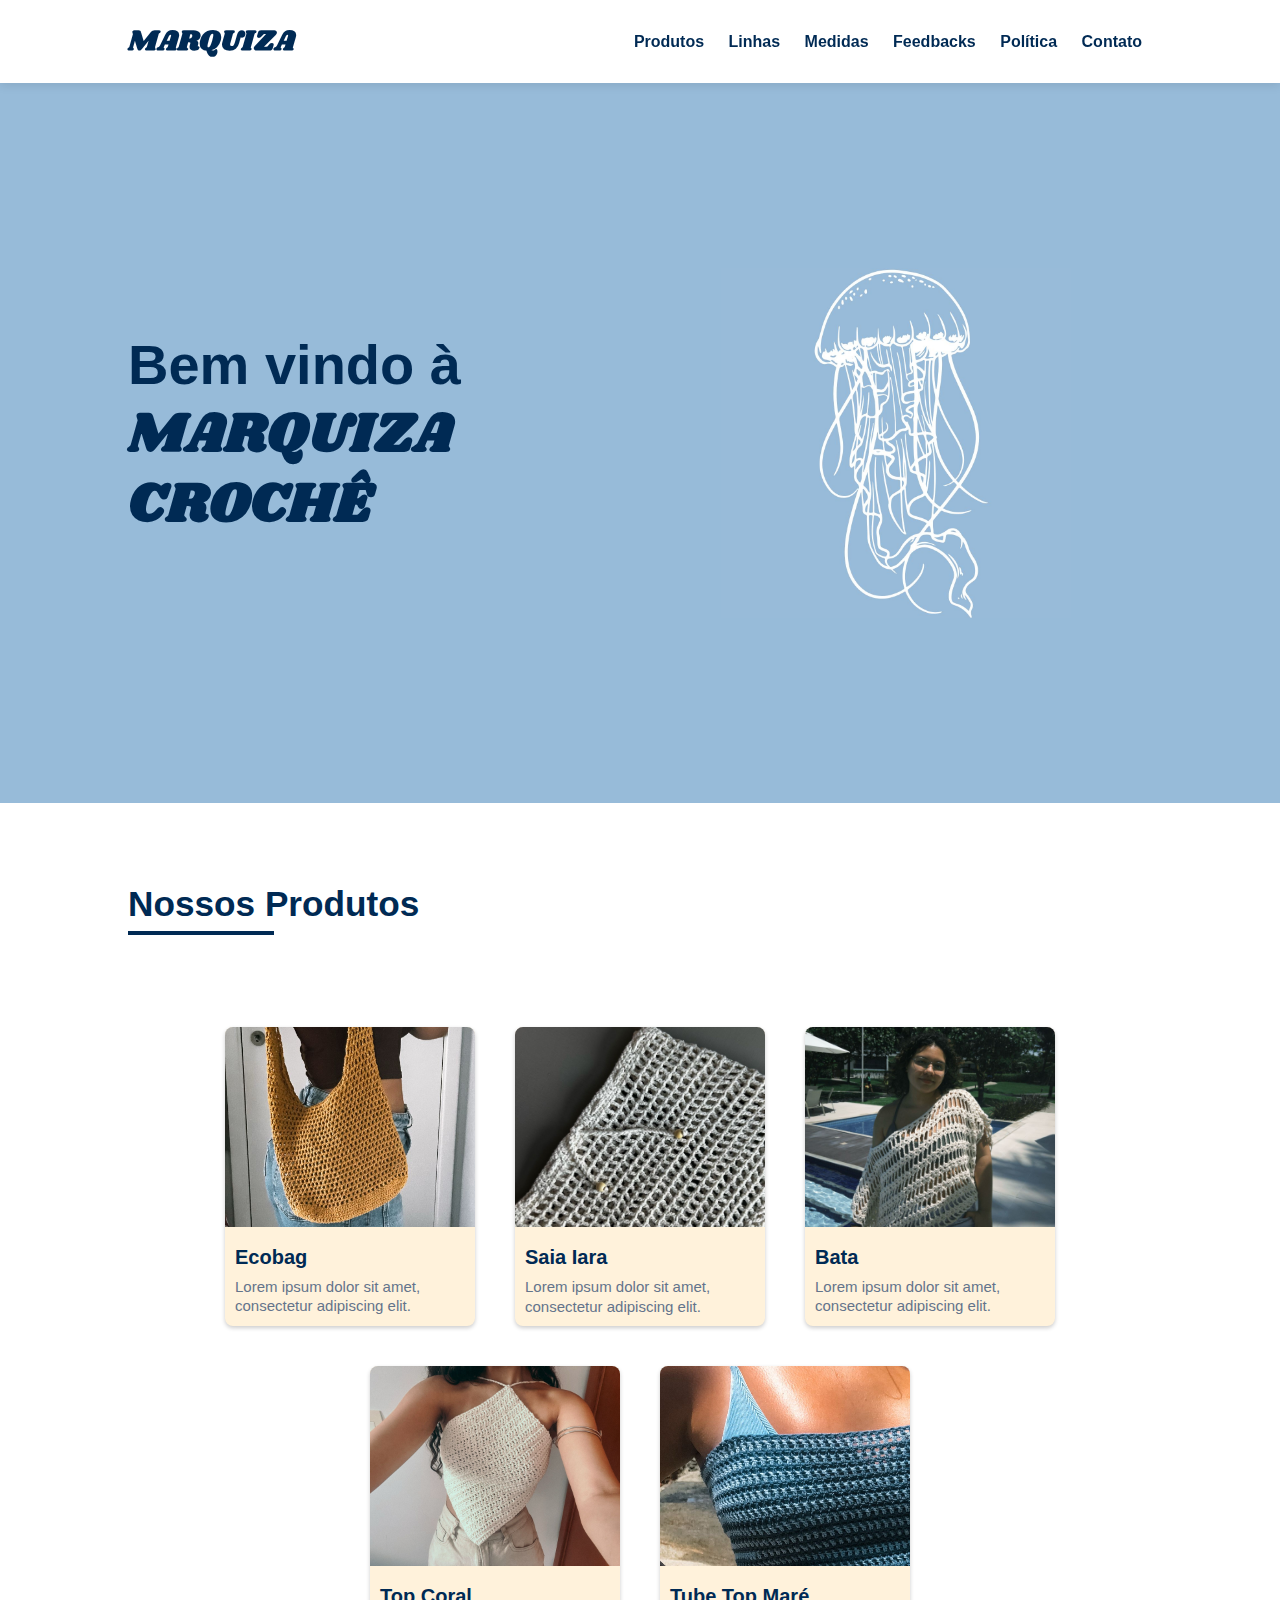
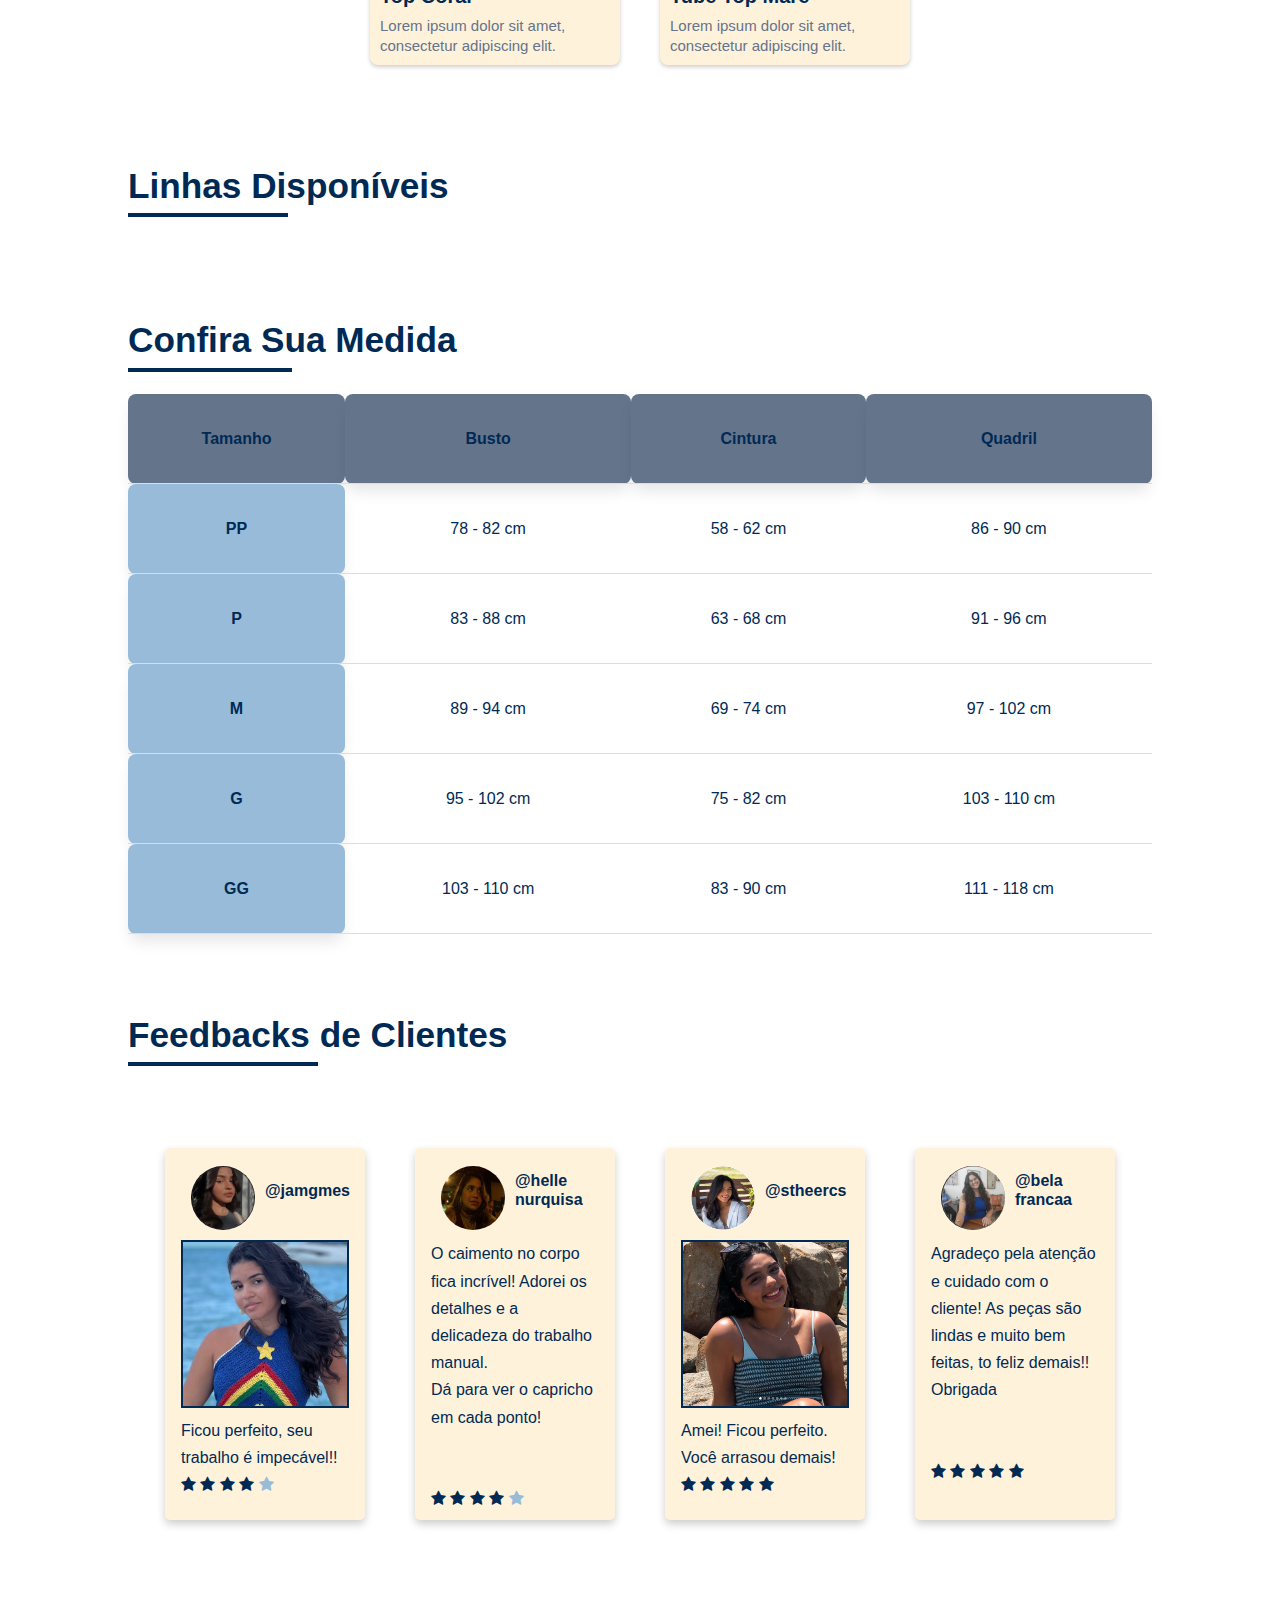
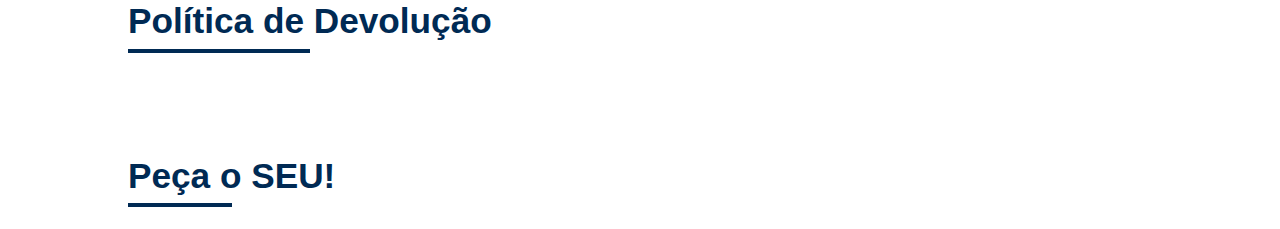
==== index.html @ 29346074 "Add files via upload" ====
<!DOCTYPE html>
<html lang="en">

<head>
    <meta charset="UTF-8">
    <meta name="viewport" content="width=device-width, initial-scale=1.0">
    <title>Marquiza Crochê</title>
    <link rel="stylesheet" href="style.css">
    <link rel="stylesheet" href="https://fonts.googleapis.com/css?family=Shrikhand">
    <link rel="stylesheet" href="https://cdnjs.cloudflare.com/ajax/libs/font-awesome/4.7.0/css/font-awesome.min.css">
    <link rel="javascript" href="script.js">
</head>

<body>
    <header>
        <div class="logo">
            <h3>MARQUIZA</h3>
        </div>
        <div id="navbar" class="topnav">
                <a href="#produtos" data-translate="nav-produtos">Produtos</a>
                <a href="#linhas" data-translate="nav-linhas">Linhas</a>
                <a href="#medidas" data-translate="nav-medidas">Medidas</a>
                <a href="#feedbacks" data-translate="nav-feedbacks">Feedbacks</a>
                <a href="#politica" data-translate="nav-politica">Política</a>
                <a href="#contato" data-translate="nav-contato">Contato</a>
                <a href="javascript:void(0);" class="icon" onclick="myFunction()">
                    <i class="fa fa-bars"></i>
                </a>
        </div>
    </header>
    <main>
        <section id="bem-vindo" class="bem-vindo">
            <div class="conteudo">
                <h1 data-translate="conteudo-title-1">Bem vindo à <span class="highlight">MARQUIZA CROCHÊ</span></h1>
            </div>
            <div class="conteudo-image">
                <img src="img/aguaviva.jpg" alt="Agua-viva" id="aguaviva-img">
            </div>
        </section>
        <section id="produtos" class="produtos">
            <h2 data-translate="produtos-title">Nossos Produtos</h2>
            <div class="card-container">
                <div class="card">
                    <img src="img/ecobag.jpeg" alt="">
                    <div class="card-content">
                        <h3> Ecobag</h3>
                        <p>Lorem ipsum dolor sit amet, consectetur adipiscing elit.</p>
                    </div>
                </div>
                <div class="card">
                    <img src="img/saiaIara.jpeg" alt="">
                    <div class="card-content">
                        <h3> Saia Iara</h3>
                        <p>Lorem ipsum dolor sit amet, consectetur adipiscing elit.</p>
                    </div>
                </div>
                <div class="card">
                    <img src="img/sobretudo.jpeg" alt="">
                    <div class="card-content">
                        <h3> Bata</h3>
                        <p>Lorem ipsum dolor sit amet, consectetur adipiscing elit.</p>
                    </div>
                </div>
                <div class="card">
                    <img src="img/topcoral.jpeg" alt="">
                    <div class="card-content">
                        <h3>Top Coral</h3>
                        <p>Lorem ipsum dolor sit amet, consectetur adipiscing elit.</p>
                    </div>
                </div>
                <div class="card">
                    <img src="img/tubetopmare.jpeg" alt="">
                    <div class="card-content">
                        <h3>Tube Top Maré</h3>
                        <p>Lorem ipsum dolor sit amet, consectetur adipiscing elit.</p>
                    </div>
                </div>
            </div>
        </section>
        <section id="linhas" class="linhas">
            <h2 data-translate="linhas-title">Linhas Disponíveis</h2>
        </section>
        <section id="medidas" class="medidas">
            <h2 data-translate="medidas-title">Confira Sua Medida</h2>
            <table>
                <tr>
                    <th>Tamanho</th>
                    <th>Busto</th>
                    <th>Cintura</th>
                    <th>Quadril</th>
                </tr>
                <tr>
                    <td class="tamanhos"><strong>PP</strong></td>
                    <td>78 - 82 cm</td>
                    <td>58 - 62 cm</td>
                    <td>86 - 90 cm</td>
                </tr>
                <tr>
                    <td class="tamanhos"><strong>P</strong></td>
                    <td>83 - 88 cm</td>
                    <td>63 - 68 cm</td>
                    <td>91 - 96 cm</td>
                </tr>
                <tr>
                    <td class="tamanhos"><strong>M</strong></td>
                    <td>89 - 94 cm</td>
                    <td>69 - 74 cm</td>
                    <td>97 - 102 cm</td>
                </tr>
                <tr>
                    <td class="tamanhos"><strong>G</strong></td>
                    <td>95 - 102 cm</td>
                    <td>75 - 82 cm</td>
                    <td>103 - 110 cm</td>
                </tr>
                <tr>
                    <td class="tamanhos"><strong>GG</strong></td>
                    <td>103 - 110 cm</td>
                    <td>83 - 90 cm</td>
                    <td>111 - 118 cm</td>
                </tr>
            </table>
        </section>
        <section id="feedbacks" class="feedbacks">
            <h2 data-translate="feedbacks">Feedbacks de Clientes</h2>
            <div class="card-container2">
                <div class="card2">
                    <div class="row">
                        <img class="perfil" src="img/perfiljamile.jpeg" alt="">
                        <h4><b>@jamgmes</b></h4>
                    </div>
                    <img class="post" src="img/jamile.jpeg" alt="">
                    <p>Ficou perfeito, seu trabalho é impecável!! </p>
                    <span class="fa fa-star"></span>
                    <span class="fa fa-star"></span>
                    <span class="fa fa-star"></span>
                    <span class="fa fa-star"></span>
                    <span class="fa fa-star checked"></span>
                </div>
                <div class="card2">
                    <div class="row">
                        <img class="perfil" src="img/perfilmaria.jpeg" alt="">
                        <h4><b>@helle <br>nurquisa</b></h4>
                    </div>
                    <p>O caimento no corpo fica incrível! Adorei os detalhes e a delicadeza do trabalho manual.
                        <br>Dá para ver o capricho em cada ponto!
                    </p>
                    <br> <br>
                    <span class="fa fa-star "></span>
                    <span class="fa fa-star "></span>
                    <span class="fa fa-star "></span>
                    <span class="fa fa-star"></span>
                    <span class="fa fa-star checked"></span>
                </div>
                <div class="card2">
                    <div class="row">
                        <img class="perfil" src="img/perfilesther.png" alt="">
                        <h4><b>@stheercs</b></h4>
                    </div>
                    <img class="post" src="img/esther.png" alt="">
                    <p>Amei! Ficou perfeito. Você arrasou demais!</p>
                    <span class="fa fa-star"></span>
                    <span class="fa fa-star"></span>
                    <span class="fa fa-star"></span>
                    <span class="fa fa-star"></span>
                    <span class="fa fa-star"></span>
                </div>
                <div class="card2">
                    <div class="row">
                        <img class="perfil" src="img/perfilisabela.jpeg" alt="">
                        <h4><b>@bela <br>francaa</b></h4>
                    </div>
                    <p>Agradeço pela atenção e cuidado com o cliente! As peças são lindas e muito bem feitas, to feliz
                        demais!! Obrigada</p>
                    <br><br>
                    <span class="fa fa-star"></span>
                    <span class="fa fa-star"></span>
                    <span class="fa fa-star"></span>
                    <span class="fa fa-star"></span>
                    <span class="fa fa-star"></span>
                </div>
            </div>
        </section>
        <section id="politica" class="politica">
            <h2 data-translate="politica">Política de Devolução</h2>
        </section>
        <section id="contato" class="contato">
            <h2 data-translate="contato">Peça o SEU!</h2>
        </section>
    </main>
</body>

</html>
---- style.css ----
* {
    margin: 0;
    padding: 0;
    box-sizing: border-box;
    scroll-behavior: smooth;
}

:root {
    --primary-color: #002a54;
    --secondary-color: #97bbd9;
    --accent-color: #FFAB5B;
    --light-color: #FFF2DB;
    --gray-color: #64748b;
    --border-radius: 8px;
    --box-shadow: 0 10px 15px -3px rgba(0, 0, 0, 0.1);
    --transition: all 0.3s ease;
}

body {
    font-family: 'Inter', 'Segoe UI', sans-serif;
    line-height: 1.7;
    color: var(--primary-color);
    background-color: white;
    max-width: 100%;
    overflow-x: hidden;
}

header {
    display: flex;
    justify-content: space-between;
    align-items: center;
    padding: 1.5rem 10%;
    background-color: rgba(255, 255, 255, 0.9);
    box-shadow: 0 2px 10px rgba(0, 0, 0, 0.1);
    position: sticky;
    top: 0;
    z-index: 100;
}

h1,
h2,
h3,
h4 {
    line-height: 1.2;
    margin-bottom: 1rem;
}

h1 {
    font-size: 3.5rem;
}

h2 {
    font-size: 2.2rem;
    color: var(--primary-color);
    position: relative;
    display: inline-block;
    margin-bottom: 2rem;
}

h2::after {
    content: '';
    position: absolute;
    width: 50%;
    height: 4px;
    bottom: -10px;
    left: 0;
    background-color: var(--primary-color);
}

section {
    padding: 5rem 10% 0 10%;
}

.highlight {
    color: var(--primary-color);
    font-family: "Shrikhand", serif;
}

a {
    text-decoration: none;
    color: var(--primary-color);
}

/*NAVBAR*/
.topnav {
    display: block;
    unicode-bidi: isolate;
}

.logo h3 {
    font-size: 1.8rem;
    margin: 0;
    color: var(--primary-color);
    font-family: "Shrikhand", serif;
}

.topnav {
    display: block;
    list-style: none;
    float: left;
}

.topnav a{
    text-align: center;
    text-decoration: none;
    font-weight: 600;
    position: relative;
    padding: 0px 10px 0px;
}

.topnav a::after {
    content: '';
    position: absolute;
    width: 0;
    height: 2px;
    bottom: -5px;
    left: 0;
    background-color: var(--primary-color);
    transition: var(--transition);
}

.topnav a:hover::after {
    width: 100%;
}
.icon{
    display: none;
    overflow: hidden;
}
/*Bem-vindo section*/
.bem-vindo {
    display: flex;
    justify-content: space-between;
    align-items: center;
    min-height: 80vh;
    padding: 0 10%;
    background-color: var(--secondary-color);
}

.conteudo {
    flex: 1;
    max-width: 600px;
}

.conteudo h1 {
    margin-bottom: 1rem;
}

.conteudo h2 {
    font-size: 1.8rem;
    margin-bottom: 1.5rem;
}

.conteudo h2::after {
    display: none;
}

.conteudo-image {
    flex: 1;
    display: flex;
    justify-content: center;
    align-items: center;
}

.conteudo-image img {
    width: 350px;
    height: 350px;
}

/*Card Produtos*/
.card-container {
    display: flex;
    justify-content: center;
    flex-wrap: wrap;
    margin-top: 50px;
}

.card {
    width: 250px;
    background-color: var(--light-color);
    border-radius: 8px;
    overflow: hidden;
    box-shadow: 0px 2px 4px rgba(0, 0, 0, 0.2);
    transition: 0.3s;
    margin: 20px;
}

.card:hover {
    box-shadow: 0 8px 16px 0 rgba(0, 0, 0, 0.2);
}

.card img {
    width: 100%;
    height: auto;
}

.card-content {
    padding: 10px;
}

.card-content h3 {
    font-size: 20px;
    margin-bottom: 8px;
}

.card-content p {
    color: var(--gray-color);
    font-size: 15px;
    line-height: 1.3;
}

/*Table Medidas*/
table {
    padding: 20px;
    width: 100%;
    border-collapse: collapse;
}

tr {
    height: 90px;
    text-align: center;
}

tr:hover {
    background-color: var(--light-color);
    box-shadow: var(--box-shadow);
}

th {
    background-color: var(--gray-color);
    border-radius: var(--border-radius);
    box-shadow: var(--box-shadow);
}

th,
td {
    border-bottom: 1px solid #ddd;
}

.tamanhos {
    background-color: var(--secondary-color);
    border-radius: var(--border-radius);
    box-shadow: var(--box-shadow);
}

/*Card Feedbacks*/
.card-container2 {
    display: flex;
    justify-content: center;
    flex-wrap: wrap;
    margin-top: 60px;
    gap: 50px;
}

.card2 {
    box-shadow: 0 4px 8px 0 rgba(0, 0, 0, 0.2);
    transition: 0.3s;
    border-radius: 5px;
    width: 200px;
    background-color: var(--light-color);
    padding: 8px 16px;
}

.card2:hover {
    box-shadow: 0 8px 16px 0 rgba(0, 0, 0, 0.2);
}

.perfil {
    width: 50%;
    border-radius: 50%;
    padding: 10px;
}

.row {
    display: flex;
    flex-direction: row;
    align-items: center;
}

.post {
    width: 100%;
    height: auto;
    border: 2px solid var(--primary-color);
}

.checked {
    color: var(--secondary-color);
}

@media (max-width: 950px) {
    .topnav a {display: none;}
    .topnav a.icon {
    float: right;
    display: block;
  }
  .topnav.responsive {position: relative;}
  .topnav.responsive a.icon {
    position: absolute;
    right: 0;
    top: 0;
  }
  .topnav.responsive a {
    float: none;
    display: block;
    text-align: left;
  }
}
@media(max-width: 768px){
    h1 {
        font-size: 2.5rem;
    }

    h2 {
        font-size: 1.8rem;
    }

    .bem-vindo {
        flex-direction: column;
        text-align: center;
        gap: 2rem;
        padding-top: 2rem;
    }

    .conteudo {
        order: 2;
    }

    .conteudo-image {
        order: 1;
    }
}
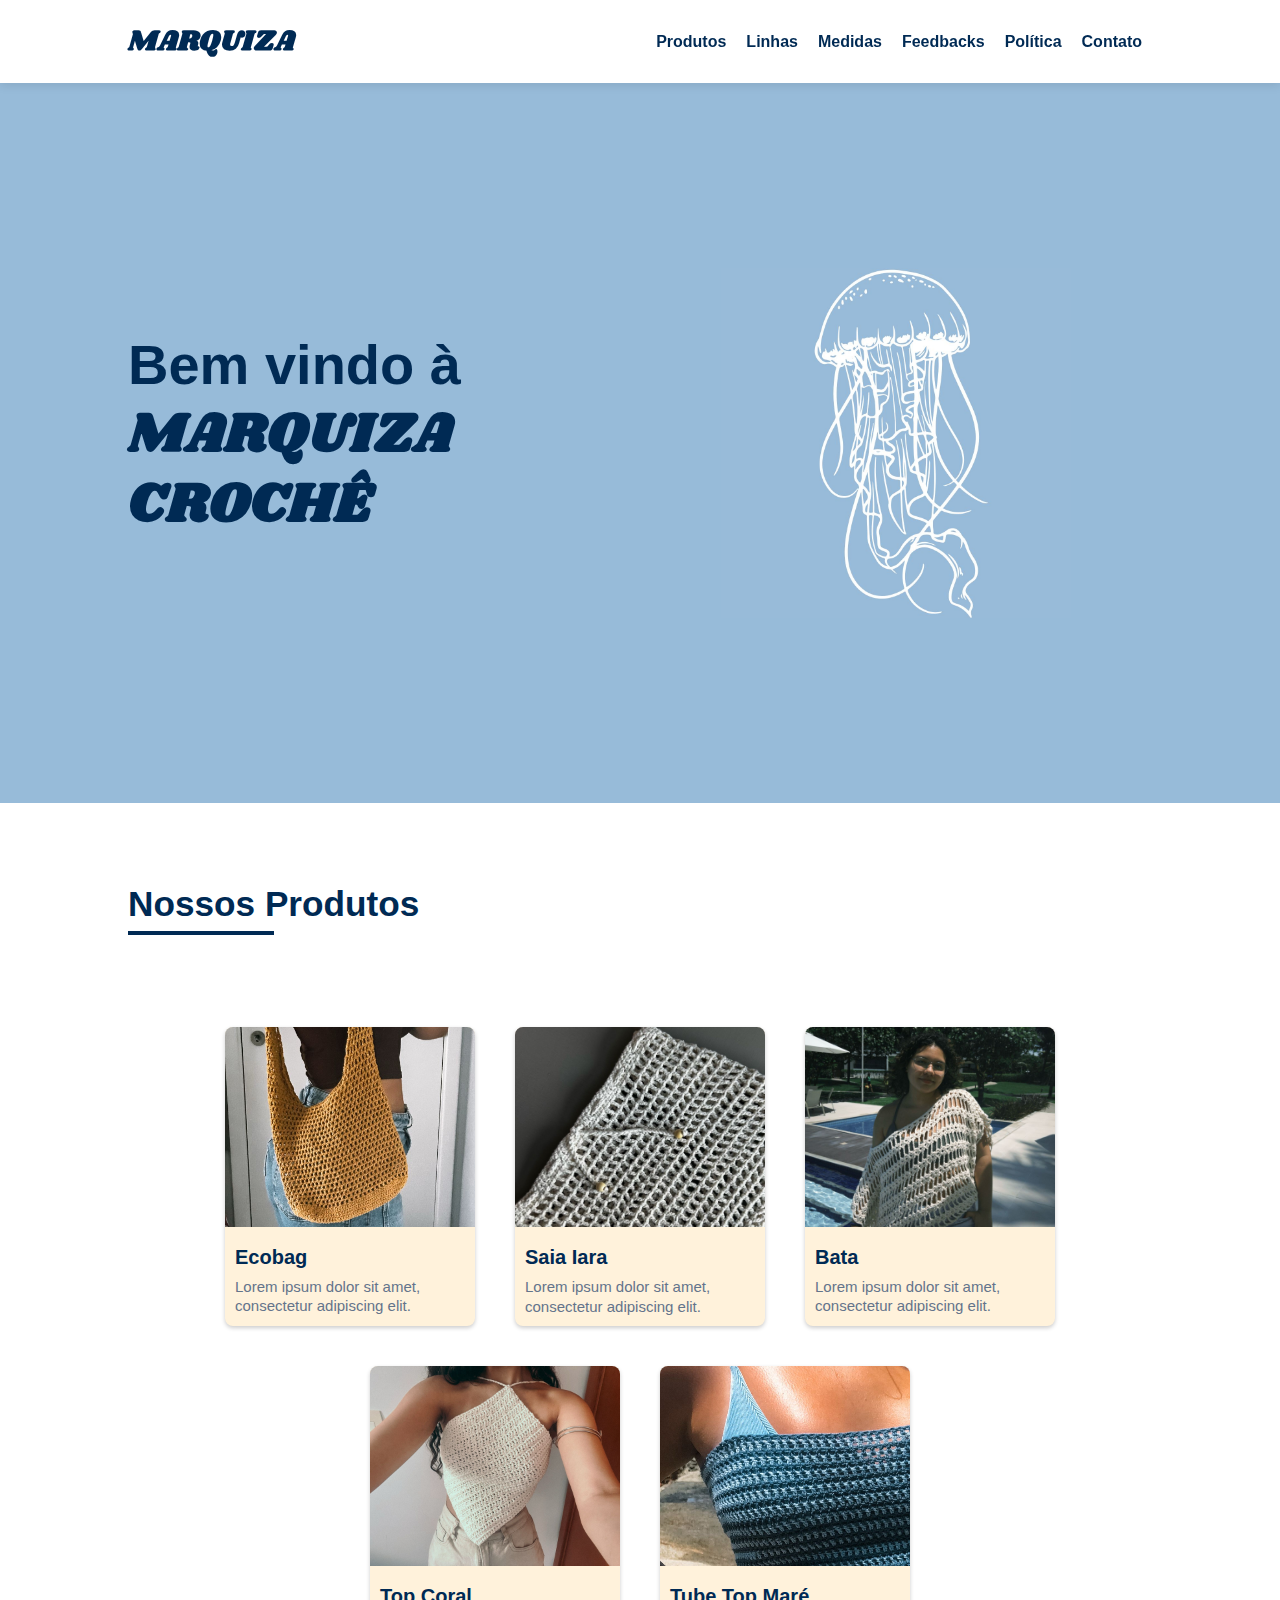
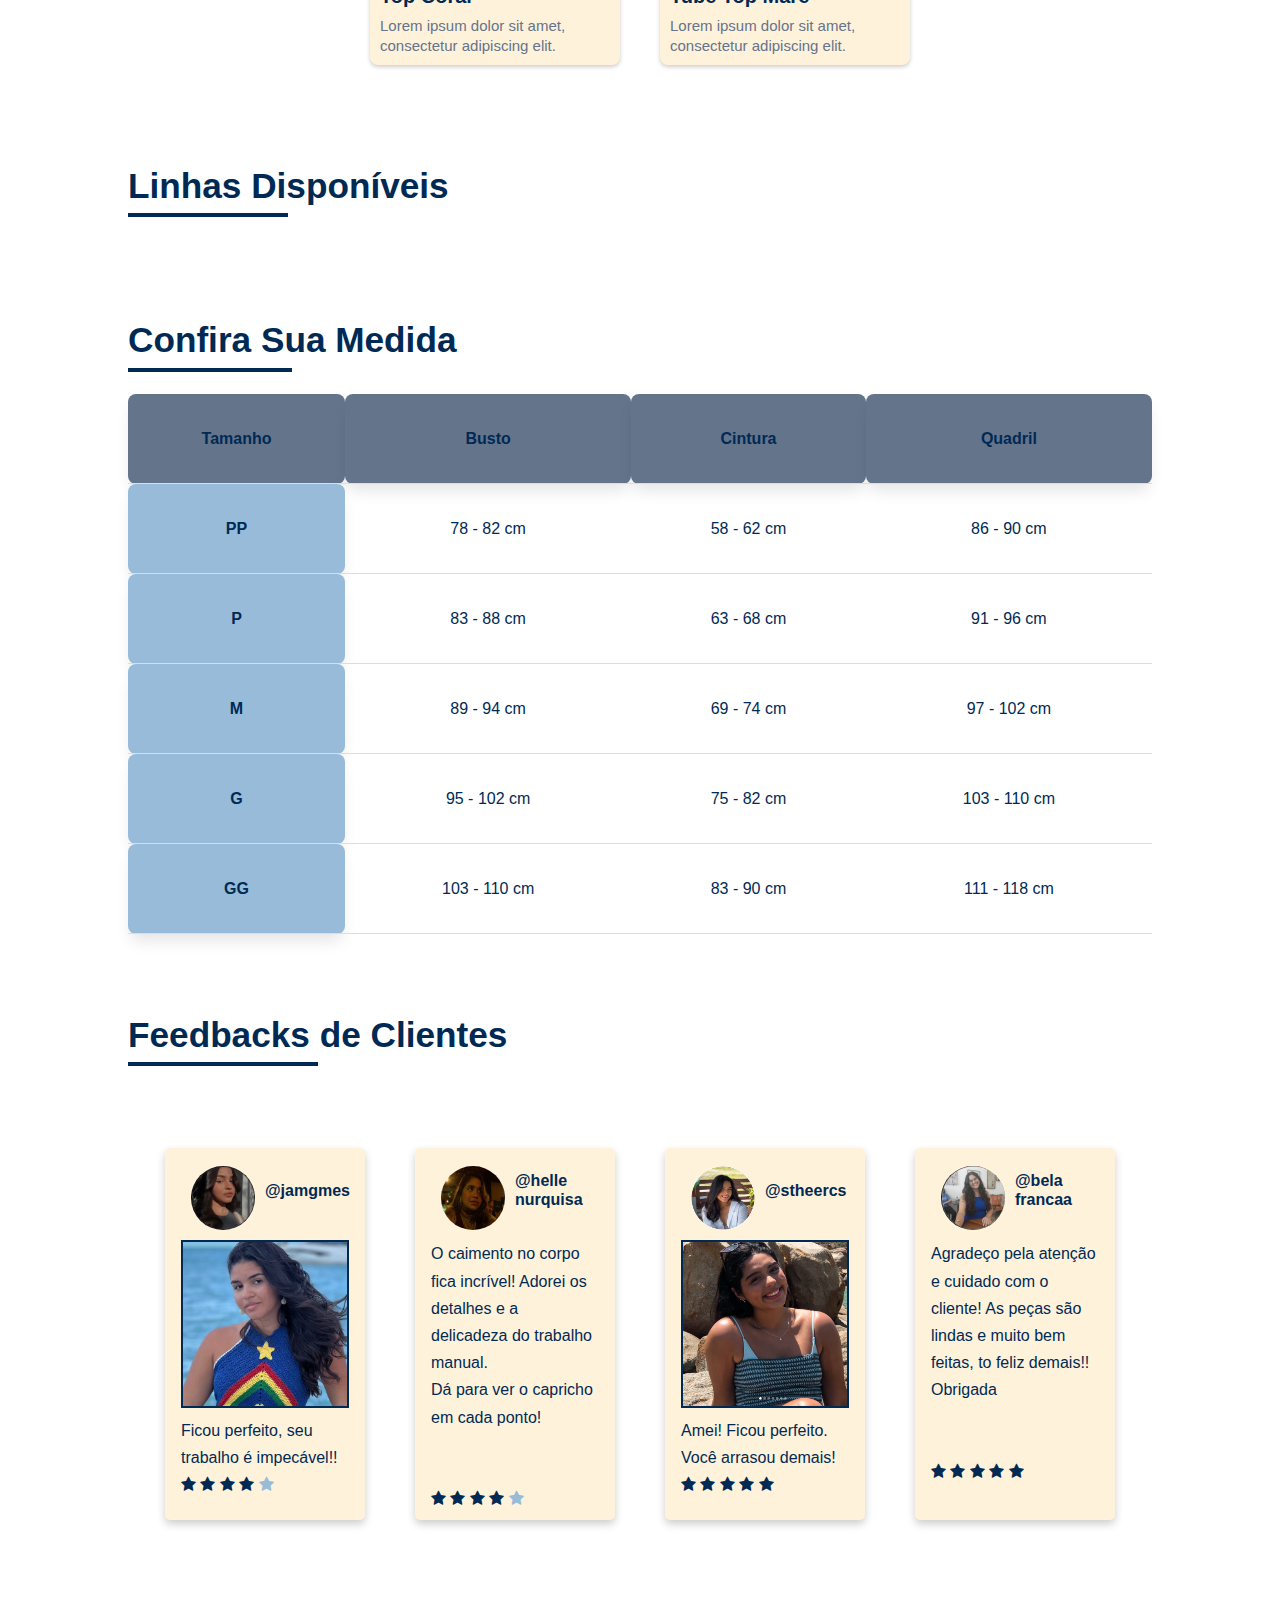
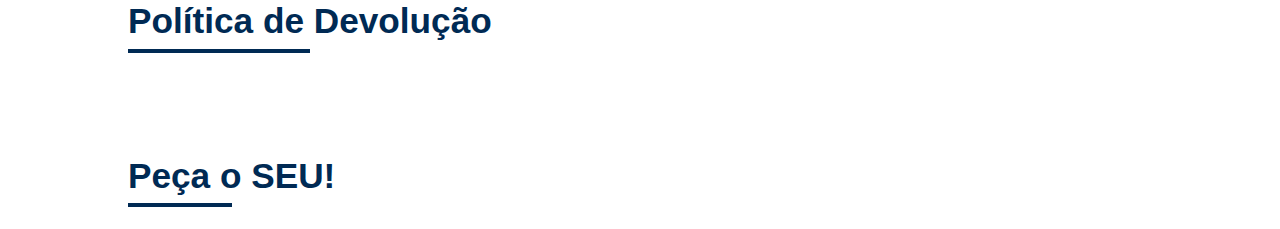
==== commit 7b028b11: "Add files via upload" ====
--- a/index.html
+++ b/index.html
@@ -8,7 +8,7 @@
     <link rel="stylesheet" href="style.css">
     <link rel="stylesheet" href="https://fonts.googleapis.com/css?family=Shrikhand">
     <link rel="stylesheet" href="https://cdnjs.cloudflare.com/ajax/libs/font-awesome/4.7.0/css/font-awesome.min.css">
-    <link rel="javascript" href="script.js">
+    <script src="script.js"></script>
 </head>
 
 <body>
@@ -16,16 +16,17 @@
         <div class="logo">
             <h3>MARQUIZA</h3>
         </div>
-        <div id="navbar" class="topnav">
-                <a href="#produtos" data-translate="nav-produtos">Produtos</a>
-                <a href="#linhas" data-translate="nav-linhas">Linhas</a>
-                <a href="#medidas" data-translate="nav-medidas">Medidas</a>
-                <a href="#feedbacks" data-translate="nav-feedbacks">Feedbacks</a>
-                <a href="#politica" data-translate="nav-politica">Política</a>
-                <a href="#contato" data-translate="nav-contato">Contato</a>
-                <a href="javascript:void(0);" class="icon" onclick="myFunction()">
-                    <i class="fa fa-bars"></i>
-                </a>
+        <div class="topnav" id="navbar">
+            <a href="#navbar" class="ponto">.</a>
+            <a href="#produtos">Produtos</a>
+            <a href="#linhas">Linhas</a>
+            <a href="#medidas">Medidas</a>
+            <a href="#feedbacks">Feedbacks</a>
+            <a href="#politica">Política</a>
+            <a href="#contato">Contato</a>
+            <a href="javascript:void(0);" class="icon" onclick="myFunction()">
+                <i class="fa fa-bars"></i>
+            </a>
         </div>
     </header>
     <main>
--- a/style.css
+++ b/style.css
@@ -82,10 +82,6 @@
 }
 
 /*NAVBAR*/
-.topnav {
-    display: block;
-    unicode-bidi: isolate;
-}
 
 .logo h3 {
     font-size: 1.8rem;
@@ -94,13 +90,9 @@
     font-family: "Shrikhand", serif;
 }
 
-.topnav {
+.topnav a{
     display: block;
-    list-style: none;
     float: left;
-}
-
-.topnav a{
     text-align: center;
     text-decoration: none;
     font-weight: 600;
@@ -122,7 +114,12 @@
 .topnav a:hover::after {
     width: 100%;
 }
-.icon{
+.topnav .icon{
+    display: none;
+    overflow: hidden;
+}
+
+.topnav .ponto{
     display: none;
     overflow: hidden;
 }
@@ -286,24 +283,35 @@
     color: var(--secondary-color);
 }
 
-@media (max-width: 950px) {
-    .topnav a {display: none;}
+@media screen and (max-width: 750px) {
+    .topnav a:not(:first-child){
+        display: none;
+    }
+
     .topnav a.icon {
-    float: right;
-    display: block;
-  }
-  .topnav.responsive {position: relative;}
-  .topnav.responsive a.icon {
-    position: absolute;
-    right: 0;
-    top: 0;
-  }
-  .topnav.responsive a {
-    float: none;
-    display: block;
-    text-align: left;
-  }
-}
+        float: right;
+        display: block;
+    }
+}
+
+@media screen and (max-width: 750px) {
+    .topnav.responsive {
+        position: relative;
+    }
+
+    .topnav.responsive a.icon {
+        position: absolute;
+        right: 0;
+        top: 0;
+    }
+
+    .topnav.responsive a {
+        float: none;
+        display: block;
+        text-align: left;
+    }
+}
+
 @media(max-width: 768px){
     h1 {
         font-size: 2.5rem;
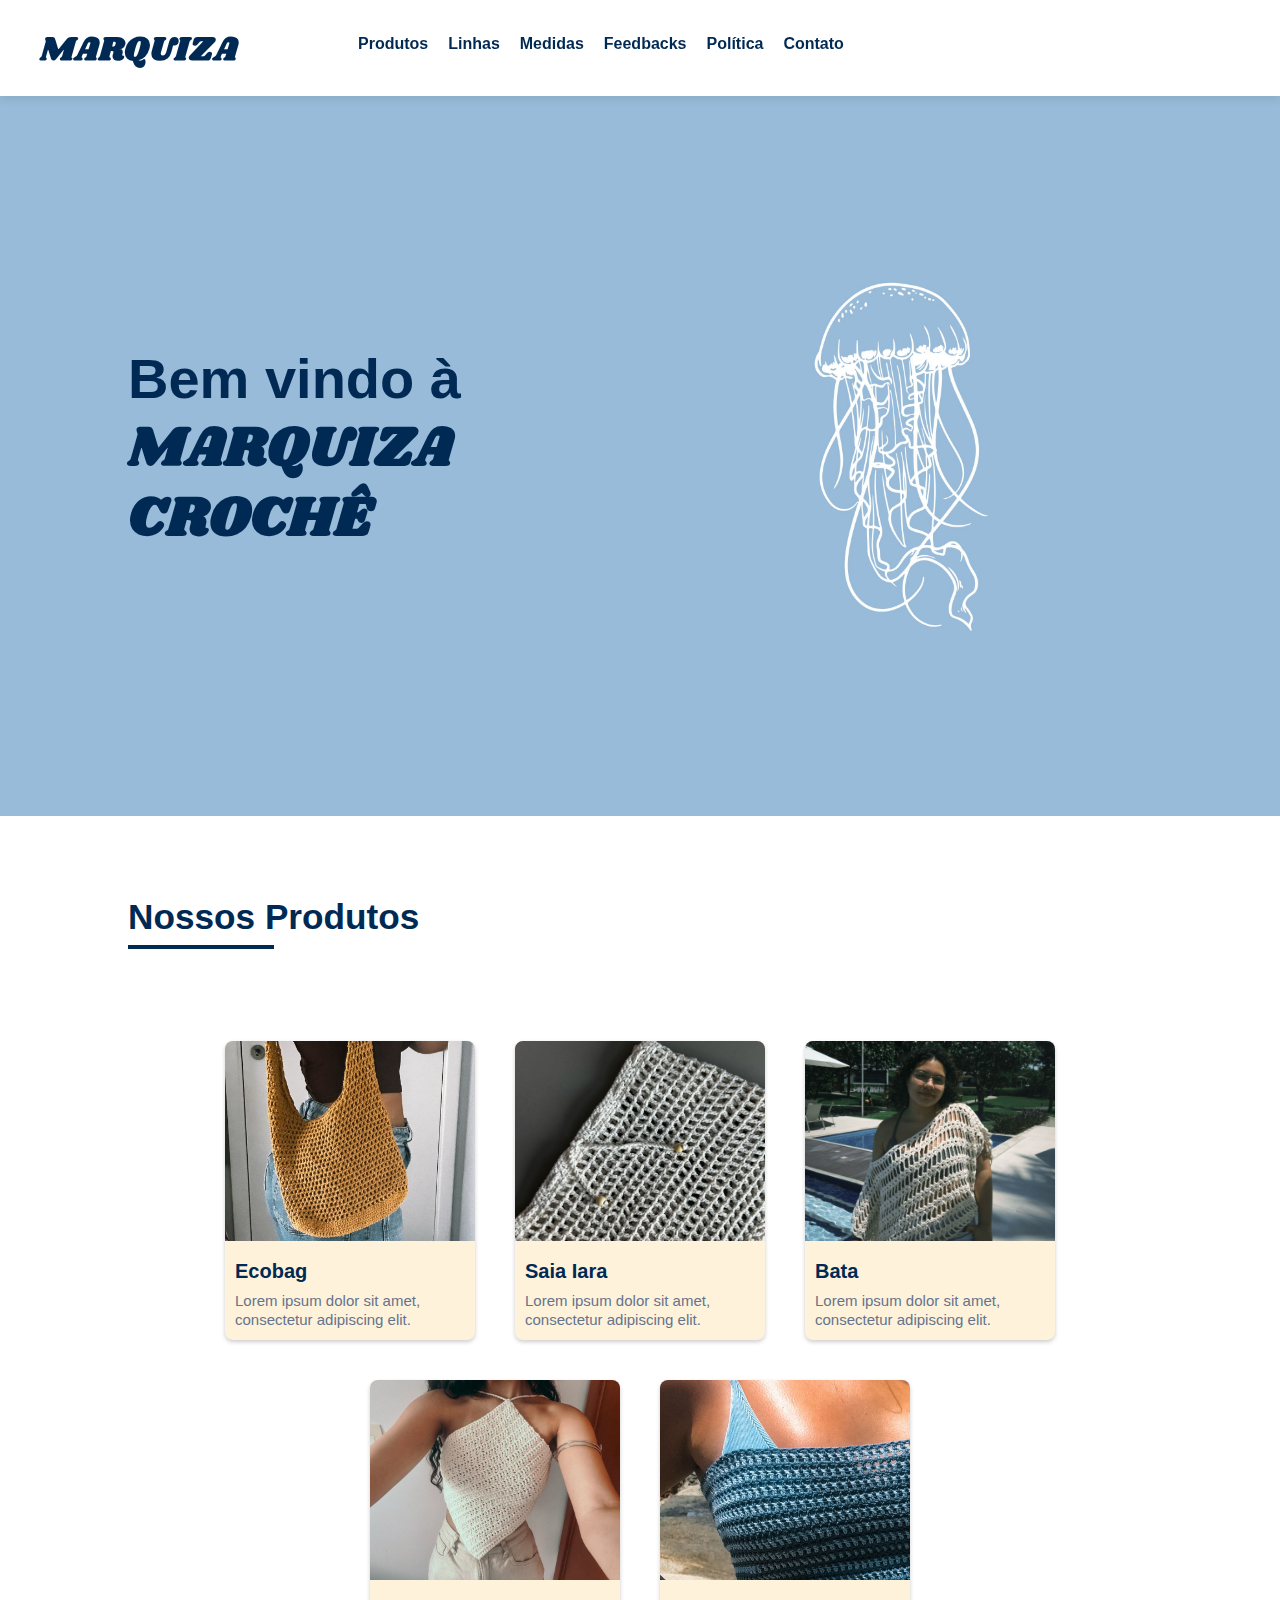
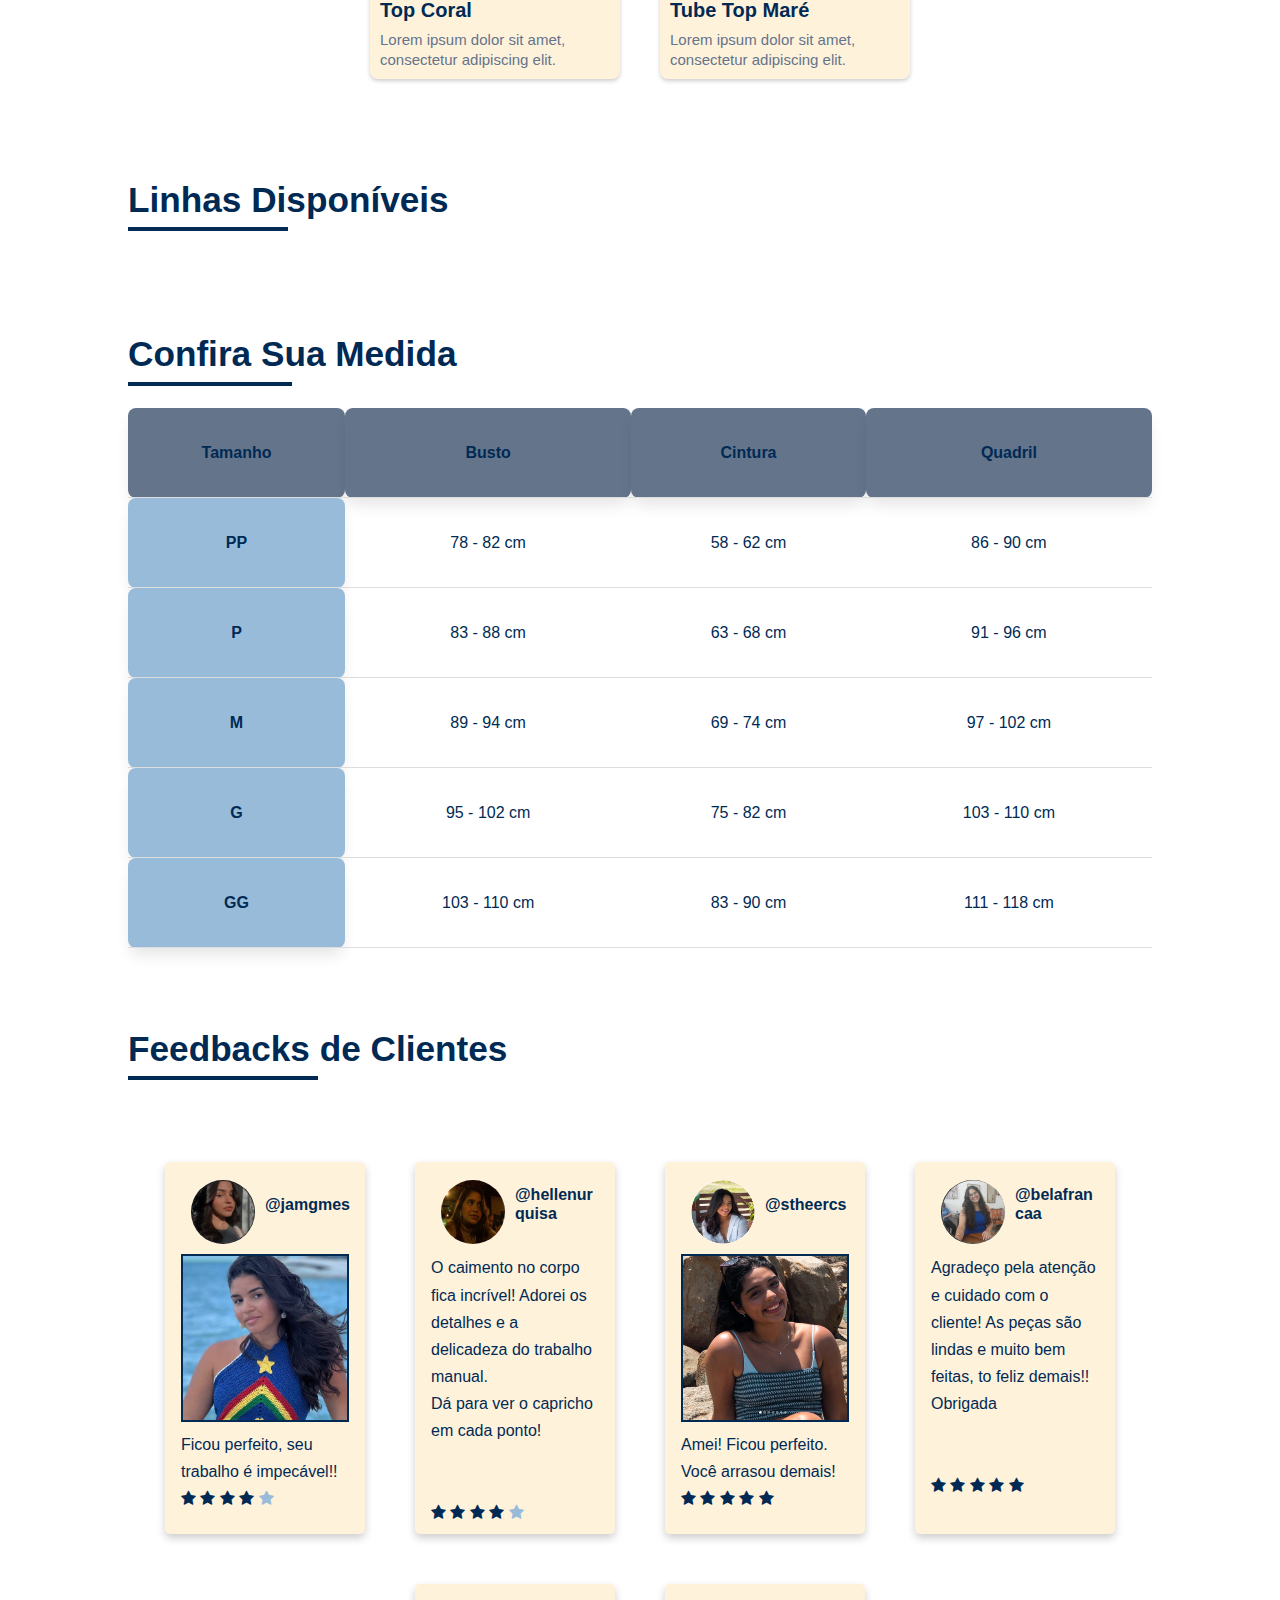
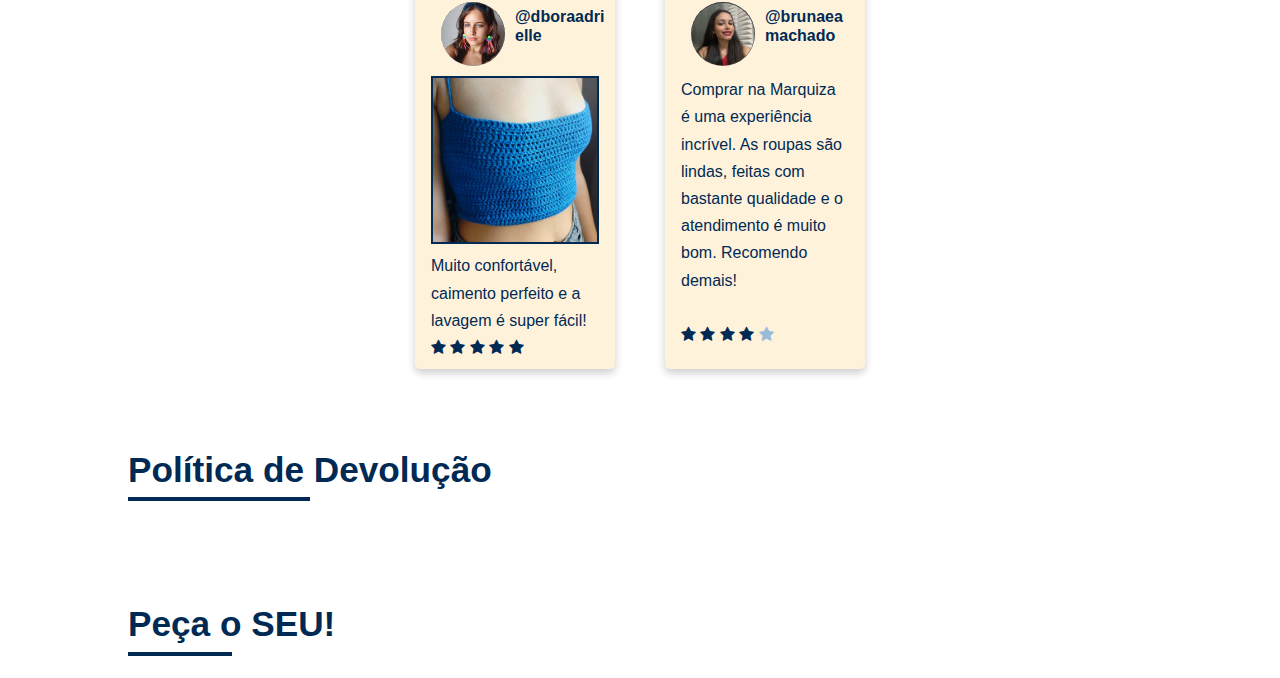
==== commit a7f1c525: "Add files via upload" ====
--- a/index.html
+++ b/index.html
@@ -13,11 +13,8 @@
 
 <body>
     <header>
-        <div class="logo">
-            <h3>MARQUIZA</h3>
-        </div>
         <div class="topnav" id="navbar">
-            <a href="#navbar" class="ponto">.</a>
+            <a href="#bem-vindo" class="logo"><h3>MARQUIZA</h3></a>
             <a href="#produtos">Produtos</a>
             <a href="#linhas">Linhas</a>
             <a href="#medidas">Medidas</a>
@@ -141,7 +138,7 @@
                 <div class="card2">
                     <div class="row">
                         <img class="perfil" src="img/perfilmaria.jpeg" alt="">
-                        <h4><b>@helle <br>nurquisa</b></h4>
+                        <h4><b>@hellenur<br>quisa</b></h4>
                     </div>
                     <p>O caimento no corpo fica incrível! Adorei os detalhes e a delicadeza do trabalho manual.
                         <br>Dá para ver o capricho em cada ponto!
@@ -169,7 +166,7 @@
                 <div class="card2">
                     <div class="row">
                         <img class="perfil" src="img/perfilisabela.jpeg" alt="">
-                        <h4><b>@bela <br>francaa</b></h4>
+                        <h4><b>@belafran<br>caa</b></h4>
                     </div>
                     <p>Agradeço pela atenção e cuidado com o cliente! As peças são lindas e muito bem feitas, to feliz
                         demais!! Obrigada</p>
@@ -179,6 +176,33 @@
                     <span class="fa fa-star"></span>
                     <span class="fa fa-star"></span>
                     <span class="fa fa-star"></span>
+                </div>
+                <div class="card2">
+                    <div class="row">
+                        <img class="perfil" src="img/perfildebora.jpg" alt="">
+                        <h4><b>@dboraadri<br>elle</b></h4>
+                    </div>
+                    <img class="post" src="img/debora.jpg" alt="">
+                    <p>Muito confortável, caimento perfeito e a lavagem é super fácil!</p>
+                    <span class="fa fa-star"></span>
+                    <span class="fa fa-star"></span>
+                    <span class="fa fa-star"></span>
+                    <span class="fa fa-star"></span>
+                    <span class="fa fa-star"></span>
+                </div>
+                <div class="card2">
+                    <div class="row">
+                        <img class="perfil" src="img/perfilbruna.jpeg" alt="">
+                        <h4><b>@brunaea <br>machado</b></h4>
+                    </div>
+                    <p>Comprar na Marquiza é uma experiência incrível. 
+                    As roupas são lindas, feitas com bastante qualidade e o atendimento é muito bom. Recomendo demais!</p>
+                    <br>
+                    <span class="fa fa-star"></span>
+                    <span class="fa fa-star"></span>
+                    <span class="fa fa-star"></span>
+                    <span class="fa fa-star"></span>
+                    <span class="fa fa-star checked"></span>
                 </div>
             </div>
         </section>
--- a/style.css
+++ b/style.css
@@ -29,7 +29,7 @@
     display: flex;
     justify-content: space-between;
     align-items: center;
-    padding: 1.5rem 10%;
+    padding: 30px 0px 10px 30px;
     background-color: rgba(255, 255, 255, 0.9);
     box-shadow: 0 2px 10px rgba(0, 0, 0, 0.1);
     position: sticky;
@@ -83,11 +83,13 @@
 
 /*NAVBAR*/
 
-.logo h3 {
+.topnav .logo {
     font-size: 1.8rem;
     margin: 0;
     color: var(--primary-color);
     font-family: "Shrikhand", serif;
+    margin: 0px 100px 0px 0px;
+    overflow: hidden;
 }
 
 .topnav a{
@@ -119,10 +121,6 @@
     overflow: hidden;
 }
 
-.topnav .ponto{
-    display: none;
-    overflow: hidden;
-}
 /*Bem-vindo section*/
 .bem-vindo {
     display: flex;
@@ -283,7 +281,7 @@
     color: var(--secondary-color);
 }
 
-@media screen and (max-width: 750px) {
+@media screen and (max-width: 700px) {
     .topnav a:not(:first-child){
         display: none;
     }
@@ -292,9 +290,7 @@
         float: right;
         display: block;
     }
-}
-
-@media screen and (max-width: 750px) {
+
     .topnav.responsive {
         position: relative;
     }
@@ -312,7 +308,7 @@
     }
 }
 
-@media(max-width: 768px){
+@media(max-width: 700px){
     h1 {
         font-size: 2.5rem;
     }
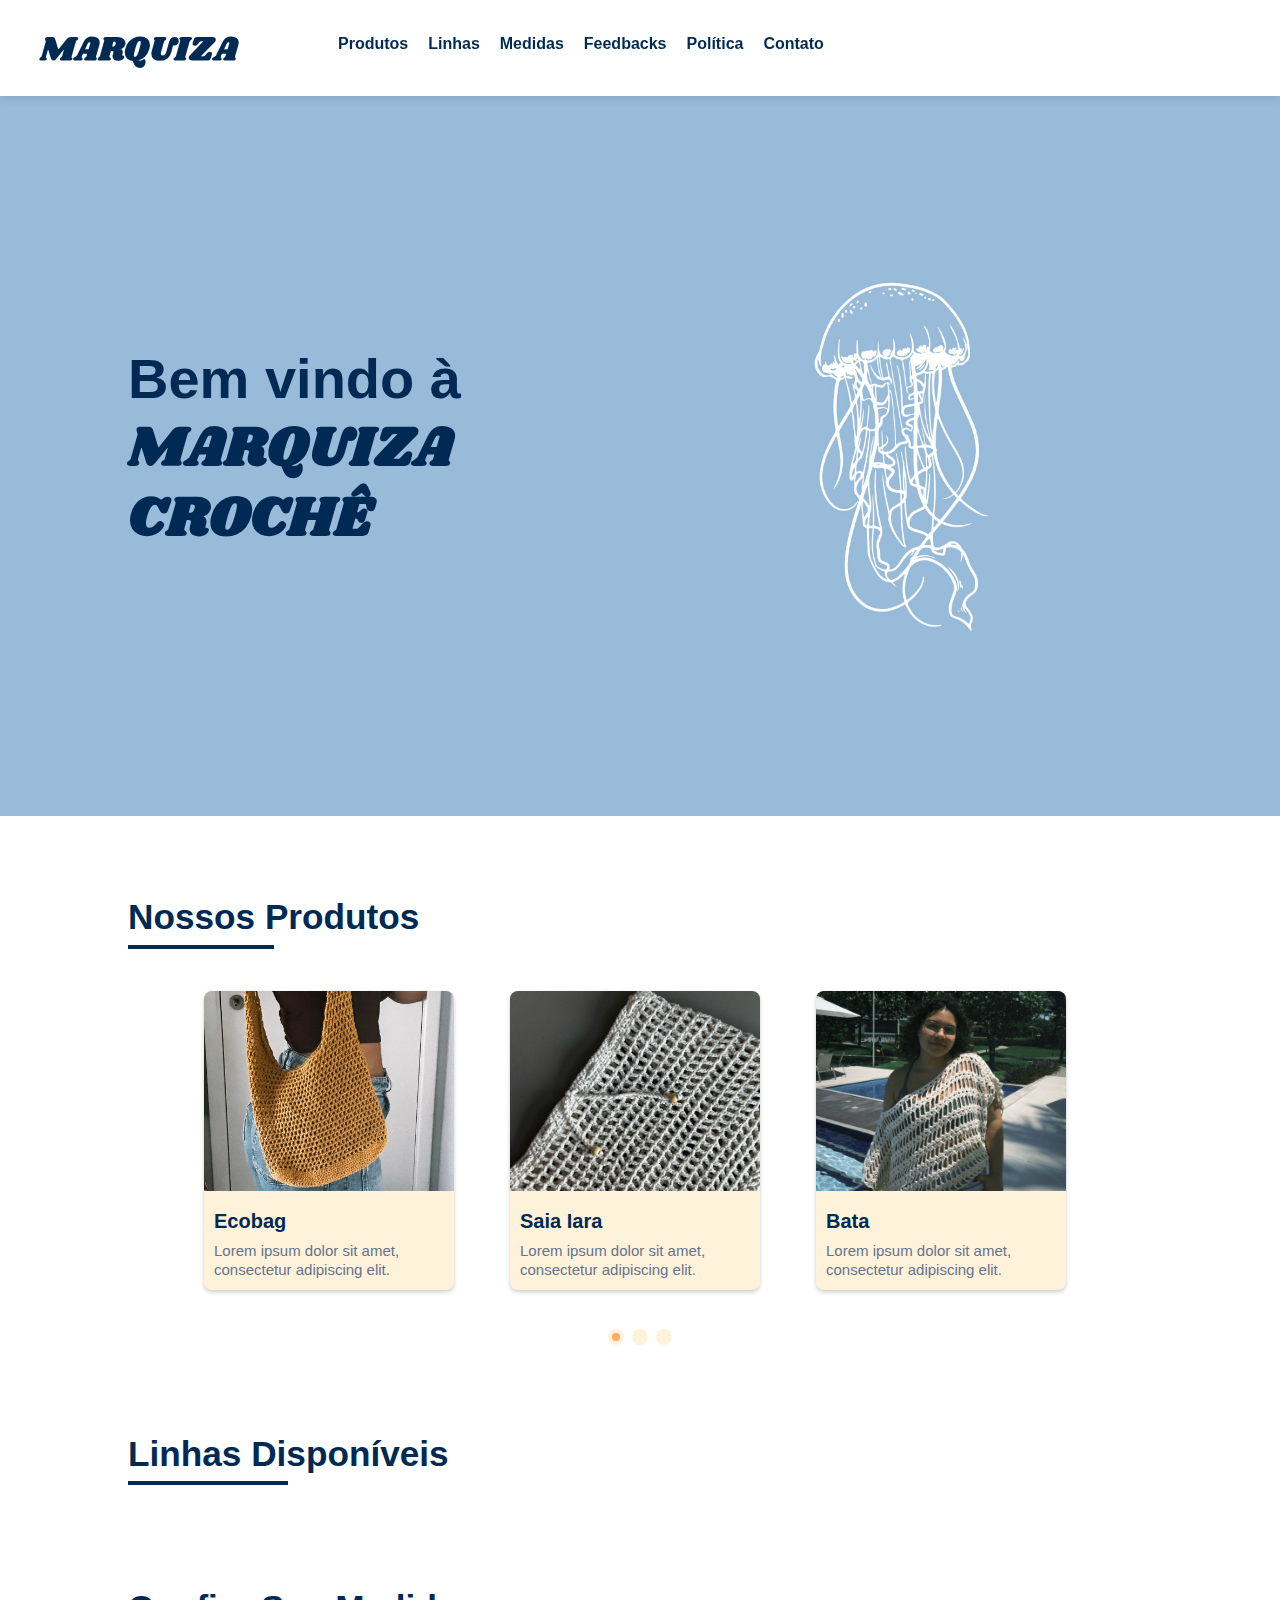
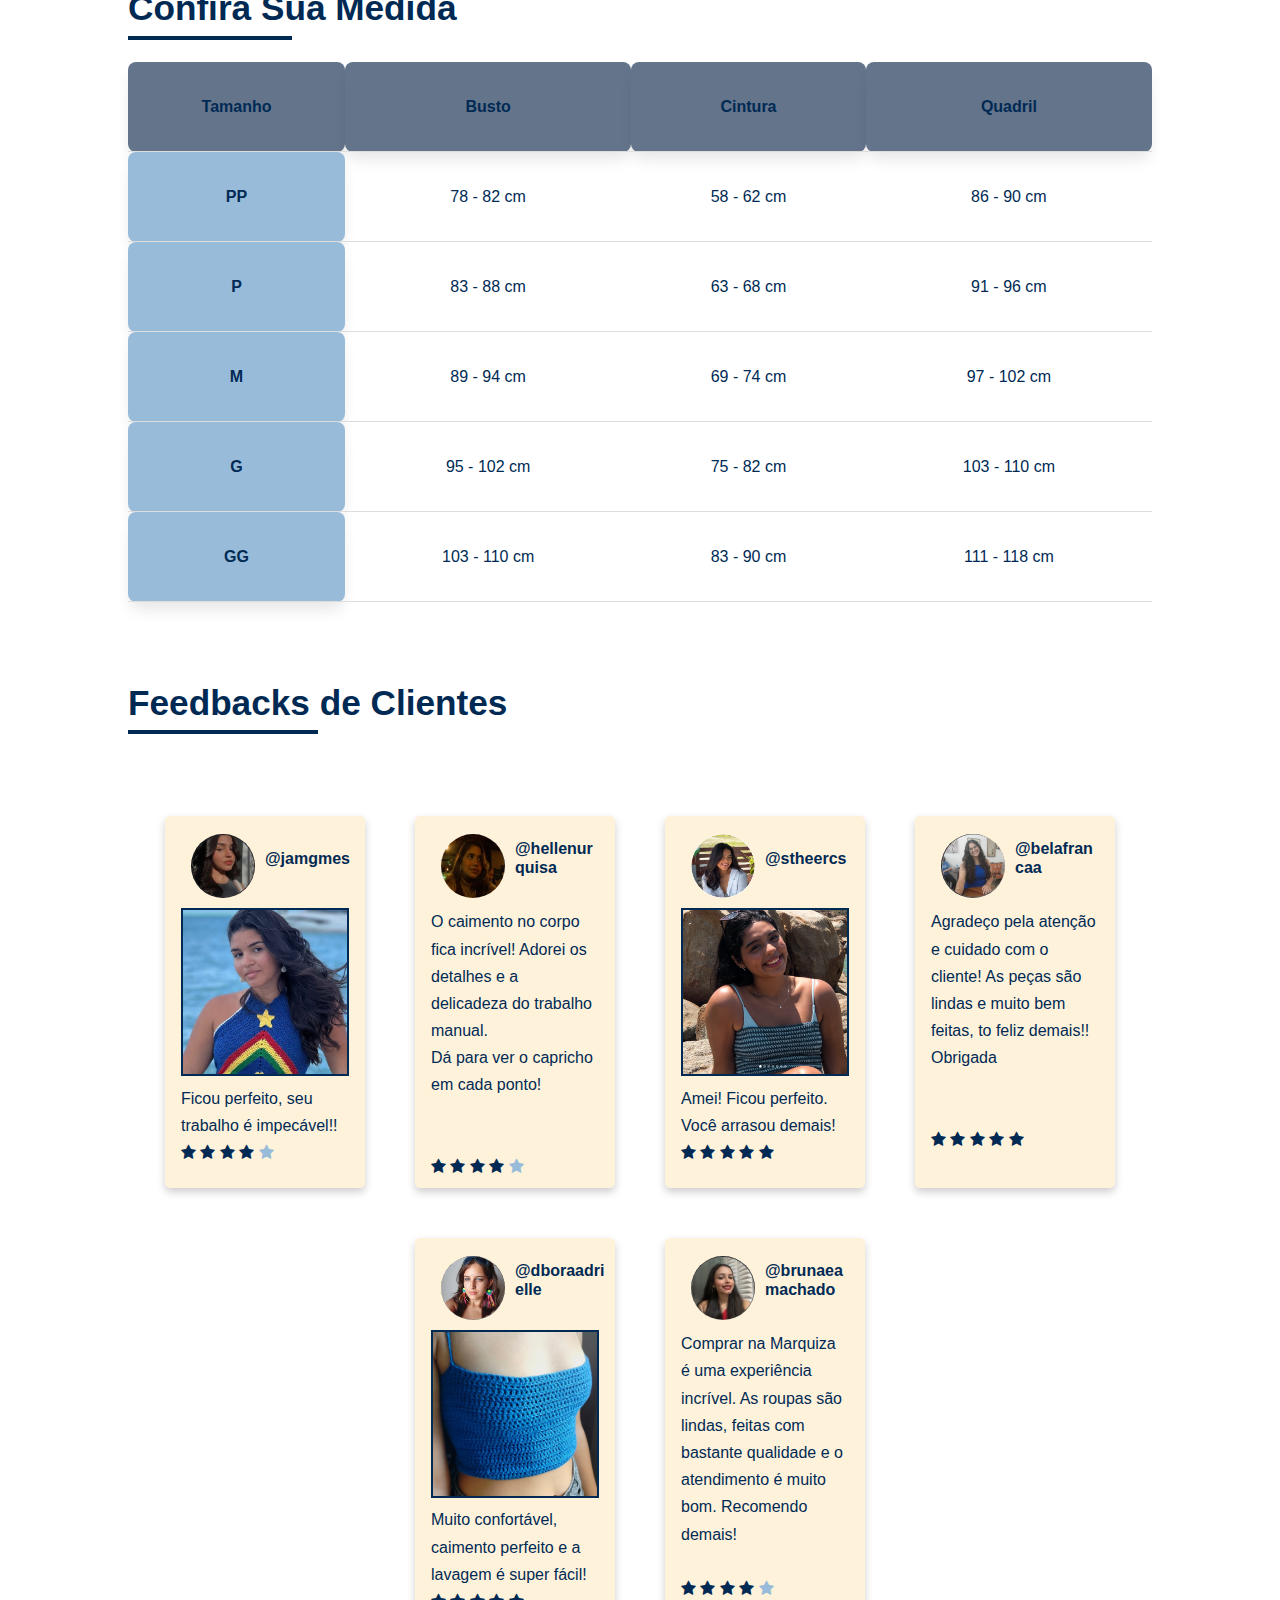
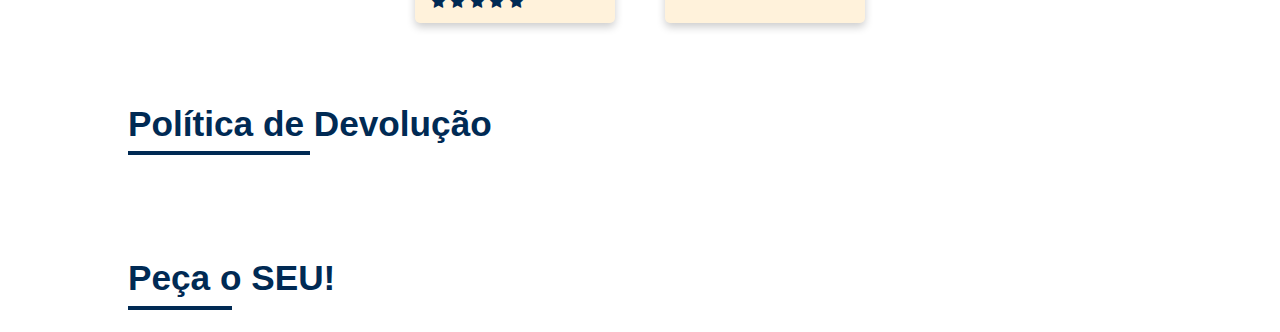
==== commit 8d2aaf07: "Add files via upload" ====
--- a/index.html
+++ b/index.html
@@ -14,7 +14,9 @@
 <body>
     <header>
         <div class="topnav" id="navbar">
-            <a href="#bem-vindo" class="logo"><h3>MARQUIZA</h3></a>
+            <a href="#bem-vindo" class="logo">
+                <h3>MARQUIZA</h3>
+            </a>
             <a href="#produtos">Produtos</a>
             <a href="#linhas">Linhas</a>
             <a href="#medidas">Medidas</a>
@@ -37,41 +39,50 @@
         </section>
         <section id="produtos" class="produtos">
             <h2 data-translate="produtos-title">Nossos Produtos</h2>
-            <div class="card-container">
-                <div class="card">
-                    <img src="img/ecobag.jpeg" alt="">
-                    <div class="card-content">
-                        <h3> Ecobag</h3>
-                        <p>Lorem ipsum dolor sit amet, consectetur adipiscing elit.</p>
-                    </div>
-                </div>
-                <div class="card">
-                    <img src="img/saiaIara.jpeg" alt="">
-                    <div class="card-content">
-                        <h3> Saia Iara</h3>
-                        <p>Lorem ipsum dolor sit amet, consectetur adipiscing elit.</p>
-                    </div>
-                </div>
-                <div class="card">
-                    <img src="img/sobretudo.jpeg" alt="">
-                    <div class="card-content">
-                        <h3> Bata</h3>
-                        <p>Lorem ipsum dolor sit amet, consectetur adipiscing elit.</p>
-                    </div>
-                </div>
-                <div class="card">
-                    <img src="img/topcoral.jpeg" alt="">
-                    <div class="card-content">
-                        <h3>Top Coral</h3>
-                        <p>Lorem ipsum dolor sit amet, consectetur adipiscing elit.</p>
-                    </div>
-                </div>
-                <div class="card">
-                    <img src="img/tubetopmare.jpeg" alt="">
-                    <div class="card-content">
-                        <h3>Tube Top Maré</h3>
-                        <p>Lorem ipsum dolor sit amet, consectetur adipiscing elit.</p>
-                    </div>
+            <div class="center">
+                <div class="wrapper">
+                    <div class="inner">
+                        <div class="card">
+                            <img src="img/ecobag.jpeg" alt="">
+                            <div class="card-content">
+                                <h3> Ecobag</h3>
+                                <p>Lorem ipsum dolor sit amet, consectetur adipiscing elit.</p>
+                            </div>
+                        </div>
+                        <div class="card">
+                            <img src="img/saiaIara.jpeg" alt="">
+                            <div class="card-content">
+                                <h3> Saia Iara</h3>
+                                <p>Lorem ipsum dolor sit amet, consectetur adipiscing elit.</p>
+                            </div>
+                        </div>
+                        <div class="card">
+                            <img src="img/sobretudo.jpeg" alt="">
+                            <div class="card-content">
+                                <h3> Bata</h3>
+                                <p>Lorem ipsum dolor sit amet, consectetur adipiscing elit.</p>
+                            </div>
+                        </div>
+                        <div class="card">
+                            <img src="img/topcoral.jpeg" alt="">
+                            <div class="card-content">
+                                <h3>Top Coral</h3>
+                                <p>Lorem ipsum dolor sit amet, consectetur adipiscing elit.</p>
+                            </div>
+                        </div>
+                        <div class="card">
+                            <img src="img/tubetopmare.jpeg" alt="">
+                            <div class="card-content">
+                                <h3>Tube Top Maré</h3>
+                                <p>Lorem ipsum dolor sit amet, consectetur adipiscing elit.</p>
+                            </div>
+                        </div>
+                    </div>
+                </div>
+                <div class="map">
+                    <button class="active first"></button>
+                    <button class="second"></button>
+                    <button class="third"></button>
                 </div>
             </div>
         </section>
@@ -195,8 +206,9 @@
                         <img class="perfil" src="img/perfilbruna.jpeg" alt="">
                         <h4><b>@brunaea <br>machado</b></h4>
                     </div>
-                    <p>Comprar na Marquiza é uma experiência incrível. 
-                    As roupas são lindas, feitas com bastante qualidade e o atendimento é muito bom. Recomendo demais!</p>
+                    <p>Comprar na Marquiza é uma experiência incrível.
+                        As roupas são lindas, feitas com bastante qualidade e o atendimento é muito bom. Recomendo
+                        demais!</p>
                     <br>
                     <span class="fa fa-star"></span>
                     <span class="fa fa-star"></span>
--- a/style.css
+++ b/style.css
@@ -88,11 +88,11 @@
     margin: 0;
     color: var(--primary-color);
     font-family: "Shrikhand", serif;
-    margin: 0px 100px 0px 0px;
+    margin: 0px 80px 0px 0px;
     overflow: hidden;
 }
 
-.topnav a{
+.topnav a {
     display: block;
     float: left;
     text-align: center;
@@ -116,7 +116,8 @@
 .topnav a:hover::after {
     width: 100%;
 }
-.topnav .icon{
+
+.topnav .icon {
     display: none;
     overflow: hidden;
 }
@@ -162,11 +163,25 @@
 }
 
 /*Card Produtos*/
-.card-container {
-    display: flex;
+.center {
+    align-items: center;
+    display: flex;
+    flex-direction: column;
+    height: 100%;
     justify-content: center;
-    flex-wrap: wrap;
-    margin-top: 50px;
+}
+
+.wrapper {
+    display: flex;
+    grid-gap: 1em;
+    overflow: hidden;
+    width: 57rem;
+}
+
+.wrapper>.inner {
+    display: flex;
+    grid-gap: 1em;
+    transition: all 1s ease-in-out;
 }
 
 .card {
@@ -203,6 +218,37 @@
     line-height: 1.3;
 }
 
+.map {
+    margin-top: 1em;
+}
+
+.map button {
+    all: unset;
+    background: var(--light-color);
+    cursor: pointer;
+    margin: 0 0.125em;
+    position: relative;
+    -webkit-user-select: none;
+    -moz-user-select: none;
+    -ms-user-select: none;
+    user-select: none;
+    border-radius: 100%;
+    height: 1em;
+    width: 1em;
+}
+
+.map button.active:after {
+    background: var(--accent-color);
+    content: "";
+    left: 50%;
+    position: absolute;
+    transform: translate(-50%, -50%);
+    top: 50%;
+    border-radius: 100%;
+    height: 0.5em;
+    width: 0.5em;
+}
+
 /*Table Medidas*/
 table {
     padding: 20px;
@@ -282,7 +328,7 @@
 }
 
 @media screen and (max-width: 700px) {
-    .topnav a:not(:first-child){
+    .topnav a:not(:first-child) {
         display: none;
     }
 
@@ -306,9 +352,7 @@
         display: block;
         text-align: left;
     }
-}
-
-@media(max-width: 700px){
+
     h1 {
         font-size: 2.5rem;
     }
@@ -331,4 +375,8 @@
     .conteudo-image {
         order: 1;
     }
+
+    .map{
+        
+    }
 }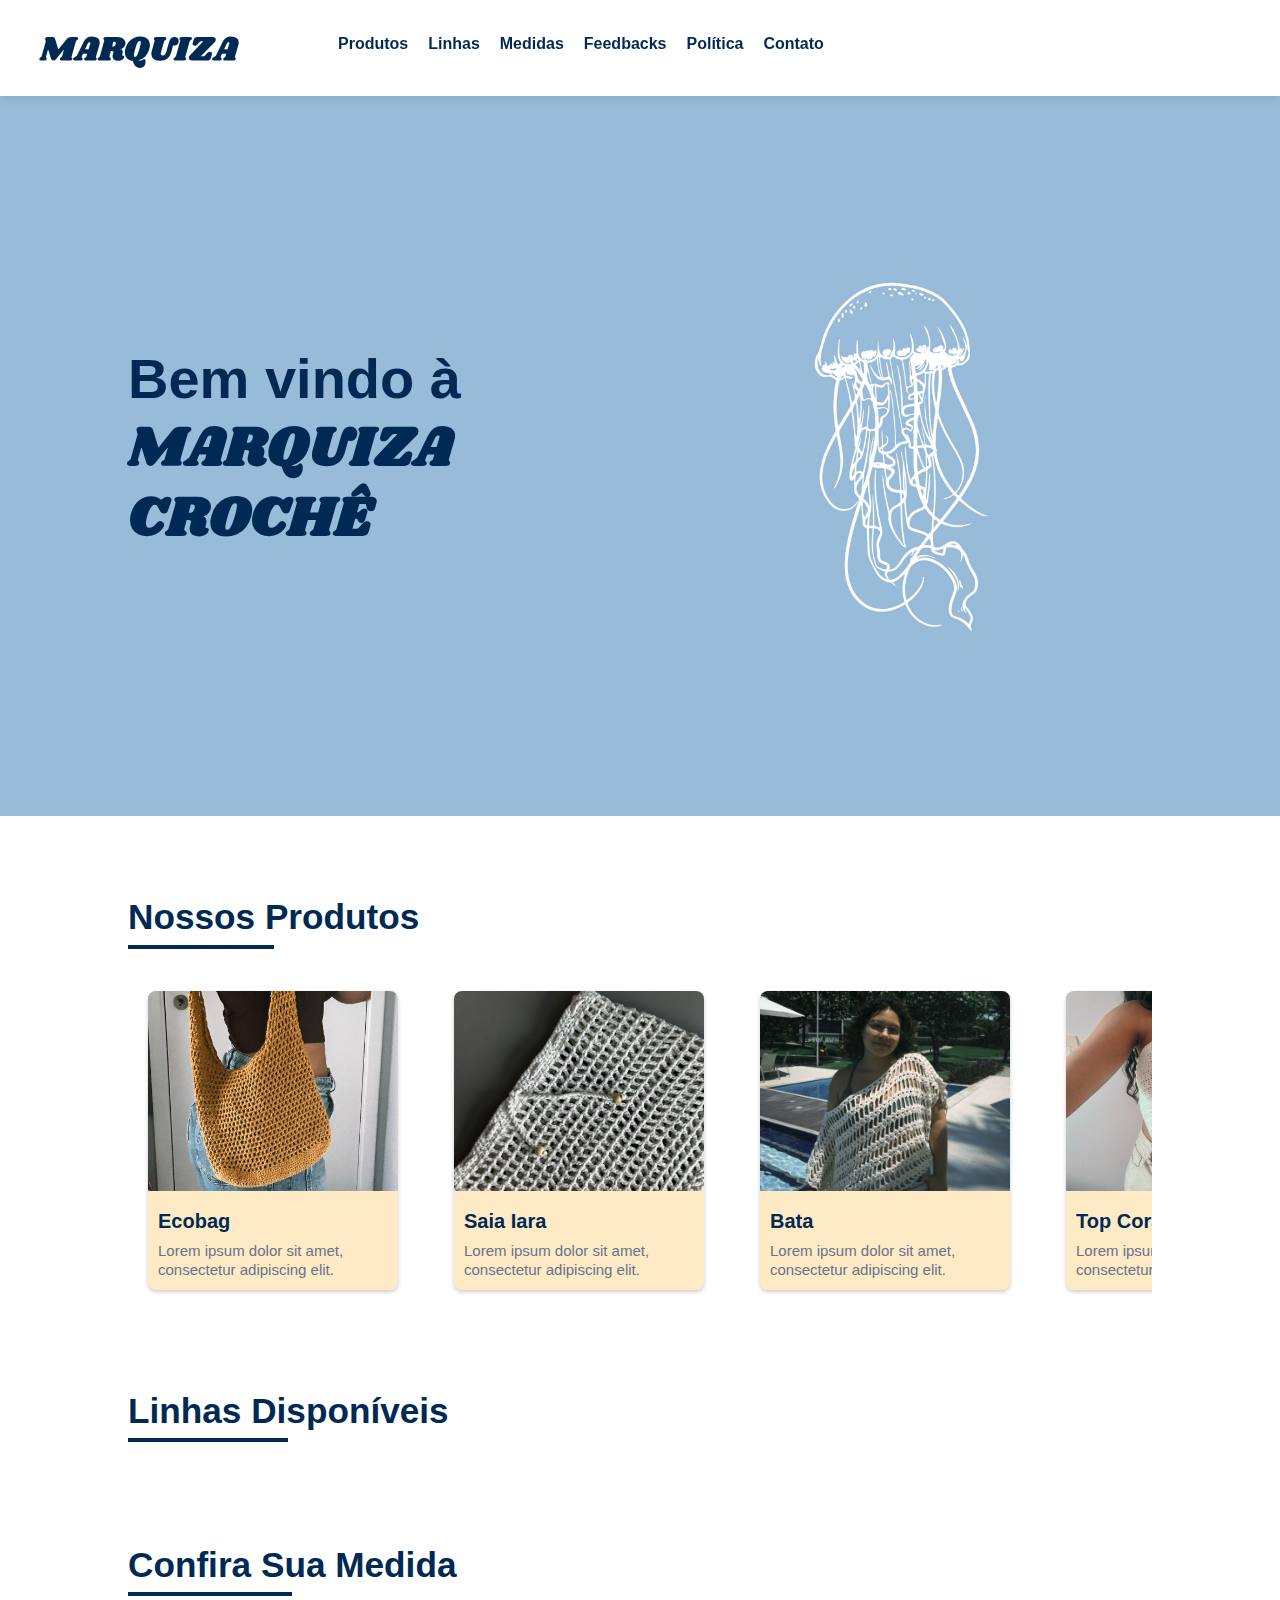
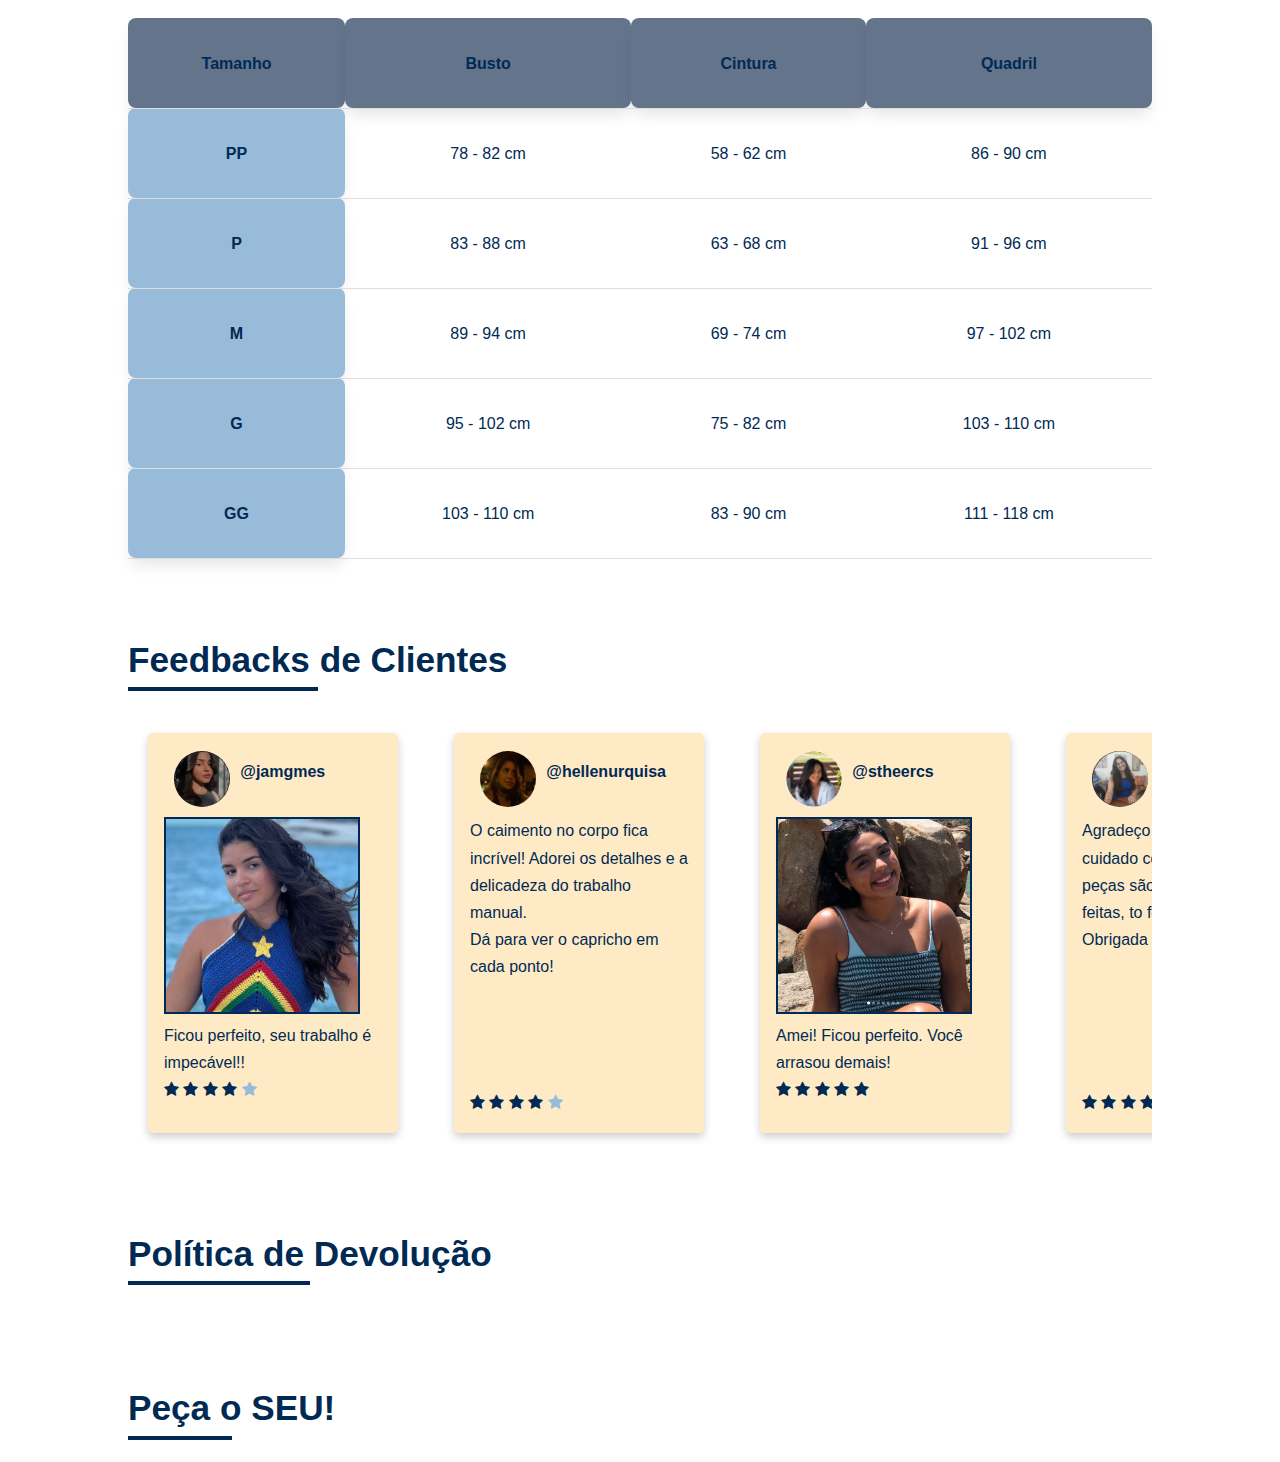
==== commit 7a1b0485: "Add files via upload" ====
--- a/index.html
+++ b/index.html
@@ -39,7 +39,7 @@
         </section>
         <section id="produtos" class="produtos">
             <h2 data-translate="produtos-title">Nossos Produtos</h2>
-            <div class="center">
+            <div class="products">
                 <div class="wrapper">
                     <div class="inner">
                         <div class="card">
@@ -78,11 +78,6 @@
                             </div>
                         </div>
                     </div>
-                </div>
-                <div class="map">
-                    <button class="active first"></button>
-                    <button class="second"></button>
-                    <button class="third"></button>
                 </div>
             </div>
         </section>
@@ -132,89 +127,96 @@
         </section>
         <section id="feedbacks" class="feedbacks">
             <h2 data-translate="feedbacks">Feedbacks de Clientes</h2>
-            <div class="card-container2">
-                <div class="card2">
-                    <div class="row">
-                        <img class="perfil" src="img/perfiljamile.jpeg" alt="">
-                        <h4><b>@jamgmes</b></h4>
+            <div class="coments">
+                <div class="wrapper">
+
+                    <div class="inner">
+                        <div class="card2">
+                            <div class="row">
+                                <img class="perfil" src="img/perfiljamile.jpeg" alt="">
+                                <h4><b>@jamgmes</b></h4>
+                            </div>
+                            <img class="post" src="img/jamile.jpeg" alt="">
+                            <p>Ficou perfeito, seu trabalho é impecável!! </p>
+                            <span class="fa fa-star"></span>
+                            <span class="fa fa-star"></span>
+                            <span class="fa fa-star"></span>
+                            <span class="fa fa-star"></span>
+                            <span class="fa fa-star checked"></span>
+                        </div>
+                        <div class="card2">
+                            <div class="row">
+                                <img class="perfil" src="img/perfilmaria.jpeg" alt="">
+                                <h4><b>@hellenurquisa</b></h4>
+                            </div>
+                            <p>O caimento no corpo fica incrível! Adorei os detalhes e a delicadeza do trabalho manual.
+                                <br>Dá para ver o capricho em cada ponto!
+                            </p>
+                            <br><br><br><br>
+                            <span class="fa fa-star "></span>
+                            <span class="fa fa-star "></span>
+                            <span class="fa fa-star "></span>
+                            <span class="fa fa-star"></span>
+                            <span class="fa fa-star checked"></span>
+                        </div>
+                        <div class="card2">
+                            <div class="row">
+                                <img class="perfil" src="img/perfilesther.png" alt="">
+                                <h4><b>@stheercs</b></h4>
+                            </div>
+                            <img class="post" src="img/esther.png" alt="">
+                            <p>Amei! Ficou perfeito. Você arrasou demais!</p>
+                            <span class="fa fa-star"></span>
+                            <span class="fa fa-star"></span>
+                            <span class="fa fa-star"></span>
+                            <span class="fa fa-star"></span>
+                            <span class="fa fa-star"></span>
+                        </div>
+                        <div class="card2">
+                            <div class="row">
+                                <img class="perfil" src="img/perfilisabela.jpeg" alt="">
+                                <h4><b>@belafrancaa</b></h4>
+                            </div>
+                            <p>Agradeço pela atenção e cuidado com o cliente! As peças são lindas e muito bem feitas, to
+                                feliz
+                                demais!! Obrigada</p>
+                            <br><br><br><br><br>
+                            <span class="fa fa-star"></span>
+                            <span class="fa fa-star"></span>
+                            <span class="fa fa-star"></span>
+                            <span class="fa fa-star"></span>
+                            <span class="fa fa-star"></span>
+                        </div>
+                        <div class="card2">
+                            <div class="row">
+                                <img class="perfil" src="img/perfildebora.jpg" alt="">
+                                <h4><b>@dboraadrielle</b></h4>
+                            </div>
+                            <img class="post" src="img/debora.jpg" alt="">
+                            <p>Muito confortável, caimento perfeito e a lavagem é super fácil!</p>
+                            <span class="fa fa-star"></span>
+                            <span class="fa fa-star"></span>
+                            <span class="fa fa-star"></span>
+                            <span class="fa fa-star"></span>
+                            <span class="fa fa-star"></span>
+                        </div>
+                        <div class="card2">
+                            <div class="row">
+                                <img class="perfil" src="img/perfilbruna.jpeg" alt="">
+                                <h4><b>@brunaeama<br>chado</b></h4>
+                            </div>
+                            <p>Comprar na Marquiza é uma experiência incrível.
+                                As roupas são lindas, feitas com bastante qualidade e o atendimento é muito bom.
+                                Recomendo
+                                demais!</p>
+                            <br><br><br><br>
+                            <span class="fa fa-star"></span>
+                            <span class="fa fa-star"></span>
+                            <span class="fa fa-star"></span>
+                            <span class="fa fa-star"></span>
+                            <span class="fa fa-star checked"></span>
+                        </div>
                     </div>
-                    <img class="post" src="img/jamile.jpeg" alt="">
-                    <p>Ficou perfeito, seu trabalho é impecável!! </p>
-                    <span class="fa fa-star"></span>
-                    <span class="fa fa-star"></span>
-                    <span class="fa fa-star"></span>
-                    <span class="fa fa-star"></span>
-                    <span class="fa fa-star checked"></span>
-                </div>
-                <div class="card2">
-                    <div class="row">
-                        <img class="perfil" src="img/perfilmaria.jpeg" alt="">
-                        <h4><b>@hellenur<br>quisa</b></h4>
-                    </div>
-                    <p>O caimento no corpo fica incrível! Adorei os detalhes e a delicadeza do trabalho manual.
-                        <br>Dá para ver o capricho em cada ponto!
-                    </p>
-                    <br> <br>
-                    <span class="fa fa-star "></span>
-                    <span class="fa fa-star "></span>
-                    <span class="fa fa-star "></span>
-                    <span class="fa fa-star"></span>
-                    <span class="fa fa-star checked"></span>
-                </div>
-                <div class="card2">
-                    <div class="row">
-                        <img class="perfil" src="img/perfilesther.png" alt="">
-                        <h4><b>@stheercs</b></h4>
-                    </div>
-                    <img class="post" src="img/esther.png" alt="">
-                    <p>Amei! Ficou perfeito. Você arrasou demais!</p>
-                    <span class="fa fa-star"></span>
-                    <span class="fa fa-star"></span>
-                    <span class="fa fa-star"></span>
-                    <span class="fa fa-star"></span>
-                    <span class="fa fa-star"></span>
-                </div>
-                <div class="card2">
-                    <div class="row">
-                        <img class="perfil" src="img/perfilisabela.jpeg" alt="">
-                        <h4><b>@belafran<br>caa</b></h4>
-                    </div>
-                    <p>Agradeço pela atenção e cuidado com o cliente! As peças são lindas e muito bem feitas, to feliz
-                        demais!! Obrigada</p>
-                    <br><br>
-                    <span class="fa fa-star"></span>
-                    <span class="fa fa-star"></span>
-                    <span class="fa fa-star"></span>
-                    <span class="fa fa-star"></span>
-                    <span class="fa fa-star"></span>
-                </div>
-                <div class="card2">
-                    <div class="row">
-                        <img class="perfil" src="img/perfildebora.jpg" alt="">
-                        <h4><b>@dboraadri<br>elle</b></h4>
-                    </div>
-                    <img class="post" src="img/debora.jpg" alt="">
-                    <p>Muito confortável, caimento perfeito e a lavagem é super fácil!</p>
-                    <span class="fa fa-star"></span>
-                    <span class="fa fa-star"></span>
-                    <span class="fa fa-star"></span>
-                    <span class="fa fa-star"></span>
-                    <span class="fa fa-star"></span>
-                </div>
-                <div class="card2">
-                    <div class="row">
-                        <img class="perfil" src="img/perfilbruna.jpeg" alt="">
-                        <h4><b>@brunaea <br>machado</b></h4>
-                    </div>
-                    <p>Comprar na Marquiza é uma experiência incrível.
-                        As roupas são lindas, feitas com bastante qualidade e o atendimento é muito bom. Recomendo
-                        demais!</p>
-                    <br>
-                    <span class="fa fa-star"></span>
-                    <span class="fa fa-star"></span>
-                    <span class="fa fa-star"></span>
-                    <span class="fa fa-star"></span>
-                    <span class="fa fa-star checked"></span>
                 </div>
             </div>
         </section>
--- a/style.css
+++ b/style.css
@@ -9,7 +9,7 @@
     --primary-color: #002a54;
     --secondary-color: #97bbd9;
     --accent-color: #FFAB5B;
-    --light-color: #FFF2DB;
+    --light-color: #ffeac6;
     --gray-color: #64748b;
     --border-radius: 8px;
     --box-shadow: 0 10px 15px -3px rgba(0, 0, 0, 0.1);
@@ -163,18 +163,26 @@
 }
 
 /*Card Produtos*/
-.center {
-    align-items: center;
+.products {
     display: flex;
     flex-direction: column;
     height: 100%;
     justify-content: center;
+    overflow-x: scroll;
+}
+
+::-webkit-scrollbar{
+    width: 10px;
+}
+
+::-webkit-scrollbar-thumb{
+    border-radius: 20px;
+    background: var(--light-color);
 }
 
 .wrapper {
     display: flex;
     grid-gap: 1em;
-    overflow: hidden;
     width: 57rem;
 }
 
@@ -218,37 +226,6 @@
     line-height: 1.3;
 }
 
-.map {
-    margin-top: 1em;
-}
-
-.map button {
-    all: unset;
-    background: var(--light-color);
-    cursor: pointer;
-    margin: 0 0.125em;
-    position: relative;
-    -webkit-user-select: none;
-    -moz-user-select: none;
-    -ms-user-select: none;
-    user-select: none;
-    border-radius: 100%;
-    height: 1em;
-    width: 1em;
-}
-
-.map button.active:after {
-    background: var(--accent-color);
-    content: "";
-    left: 50%;
-    position: absolute;
-    transform: translate(-50%, -50%);
-    top: 50%;
-    border-radius: 100%;
-    height: 0.5em;
-    width: 0.5em;
-}
-
 /*Table Medidas*/
 table {
     padding: 20px;
@@ -284,21 +261,23 @@
 }
 
 /*Card Feedbacks*/
-.card-container2 {
-    display: flex;
+.coments {
+    display: flex;
+    flex-direction: column;
+    height: 100%;
     justify-content: center;
-    flex-wrap: wrap;
-    margin-top: 60px;
-    gap: 50px;
+    overflow-x: scroll;
 }
 
 .card2 {
     box-shadow: 0 4px 8px 0 rgba(0, 0, 0, 0.2);
     transition: 0.3s;
     border-radius: 5px;
-    width: 200px;
+    width: 250px;
+    height: 400px;
     background-color: var(--light-color);
     padding: 8px 16px;
+    margin: 20px;
 }
 
 .card2:hover {
@@ -306,7 +285,7 @@
 }
 
 .perfil {
-    width: 50%;
+    width: 35%;
     border-radius: 50%;
     padding: 10px;
 }
@@ -318,7 +297,7 @@
 }
 
 .post {
-    width: 100%;
+    width: 90%;
     height: auto;
     border: 2px solid var(--primary-color);
 }
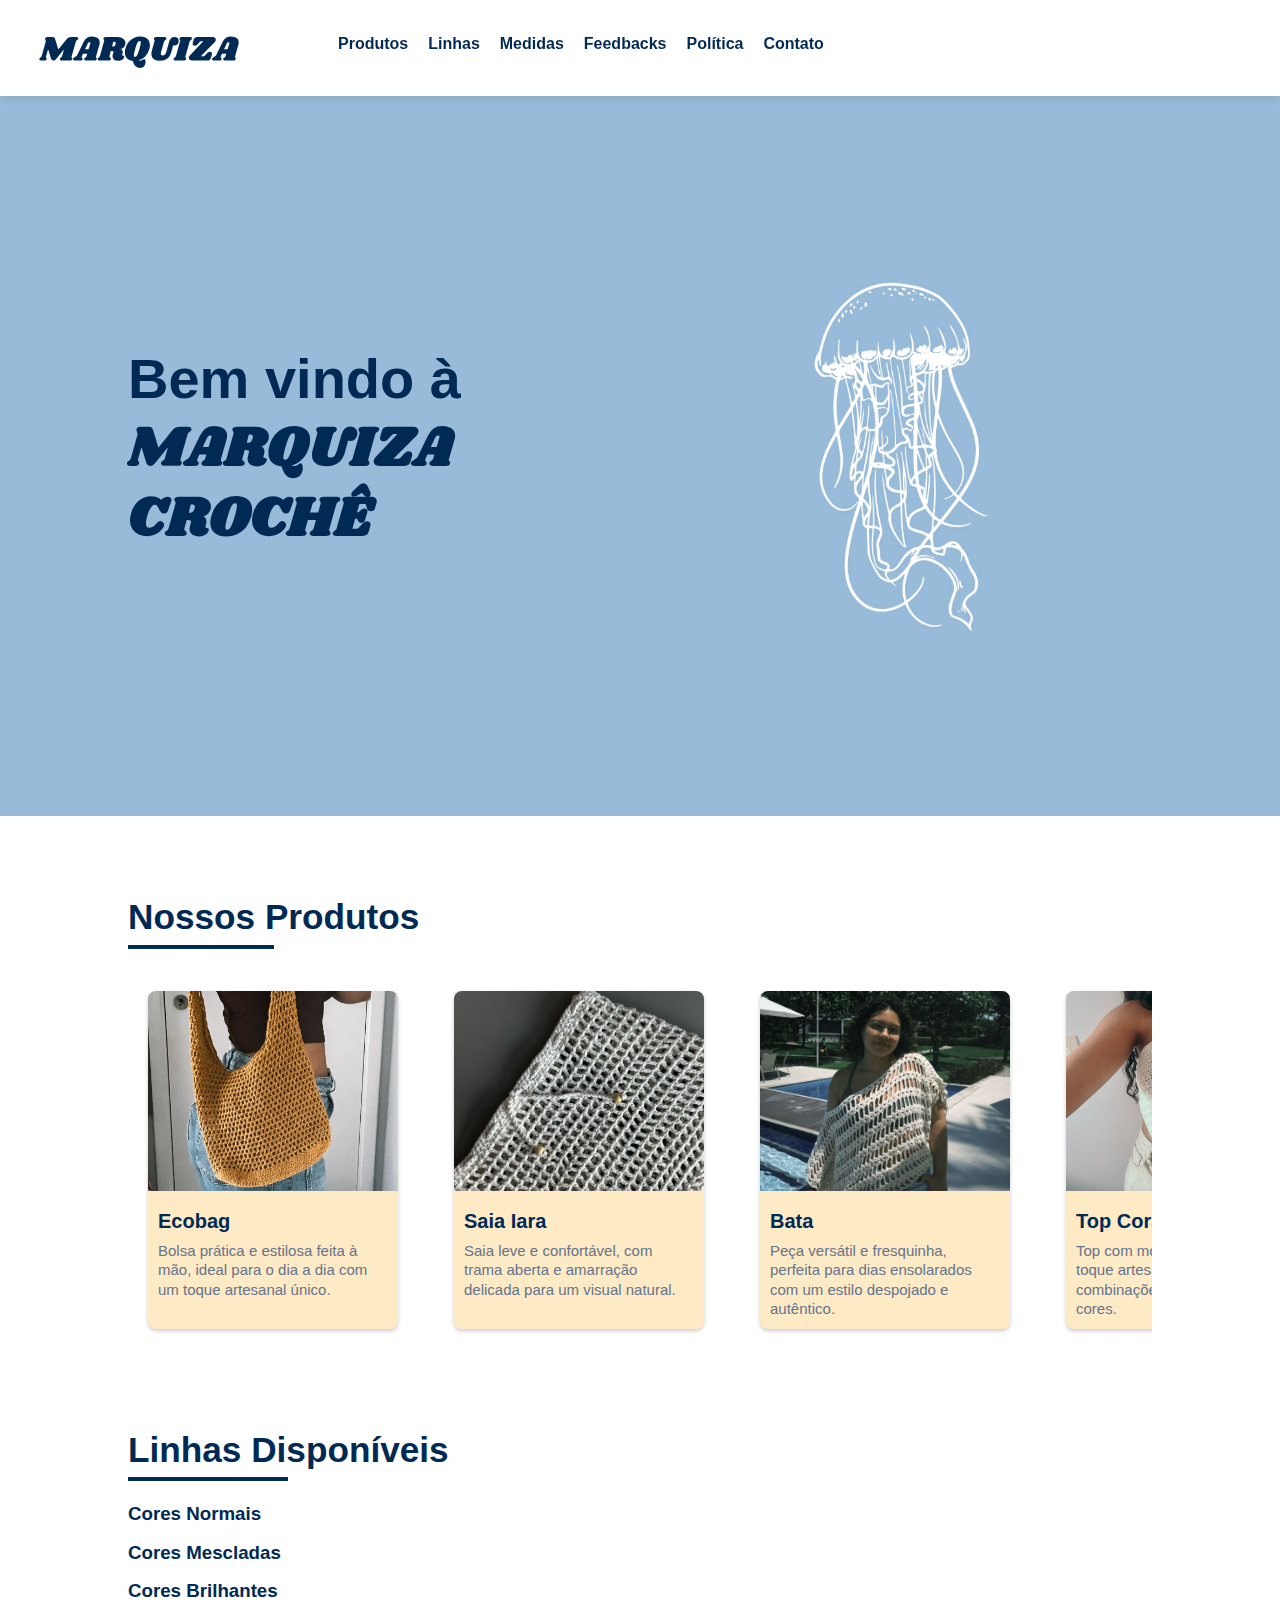
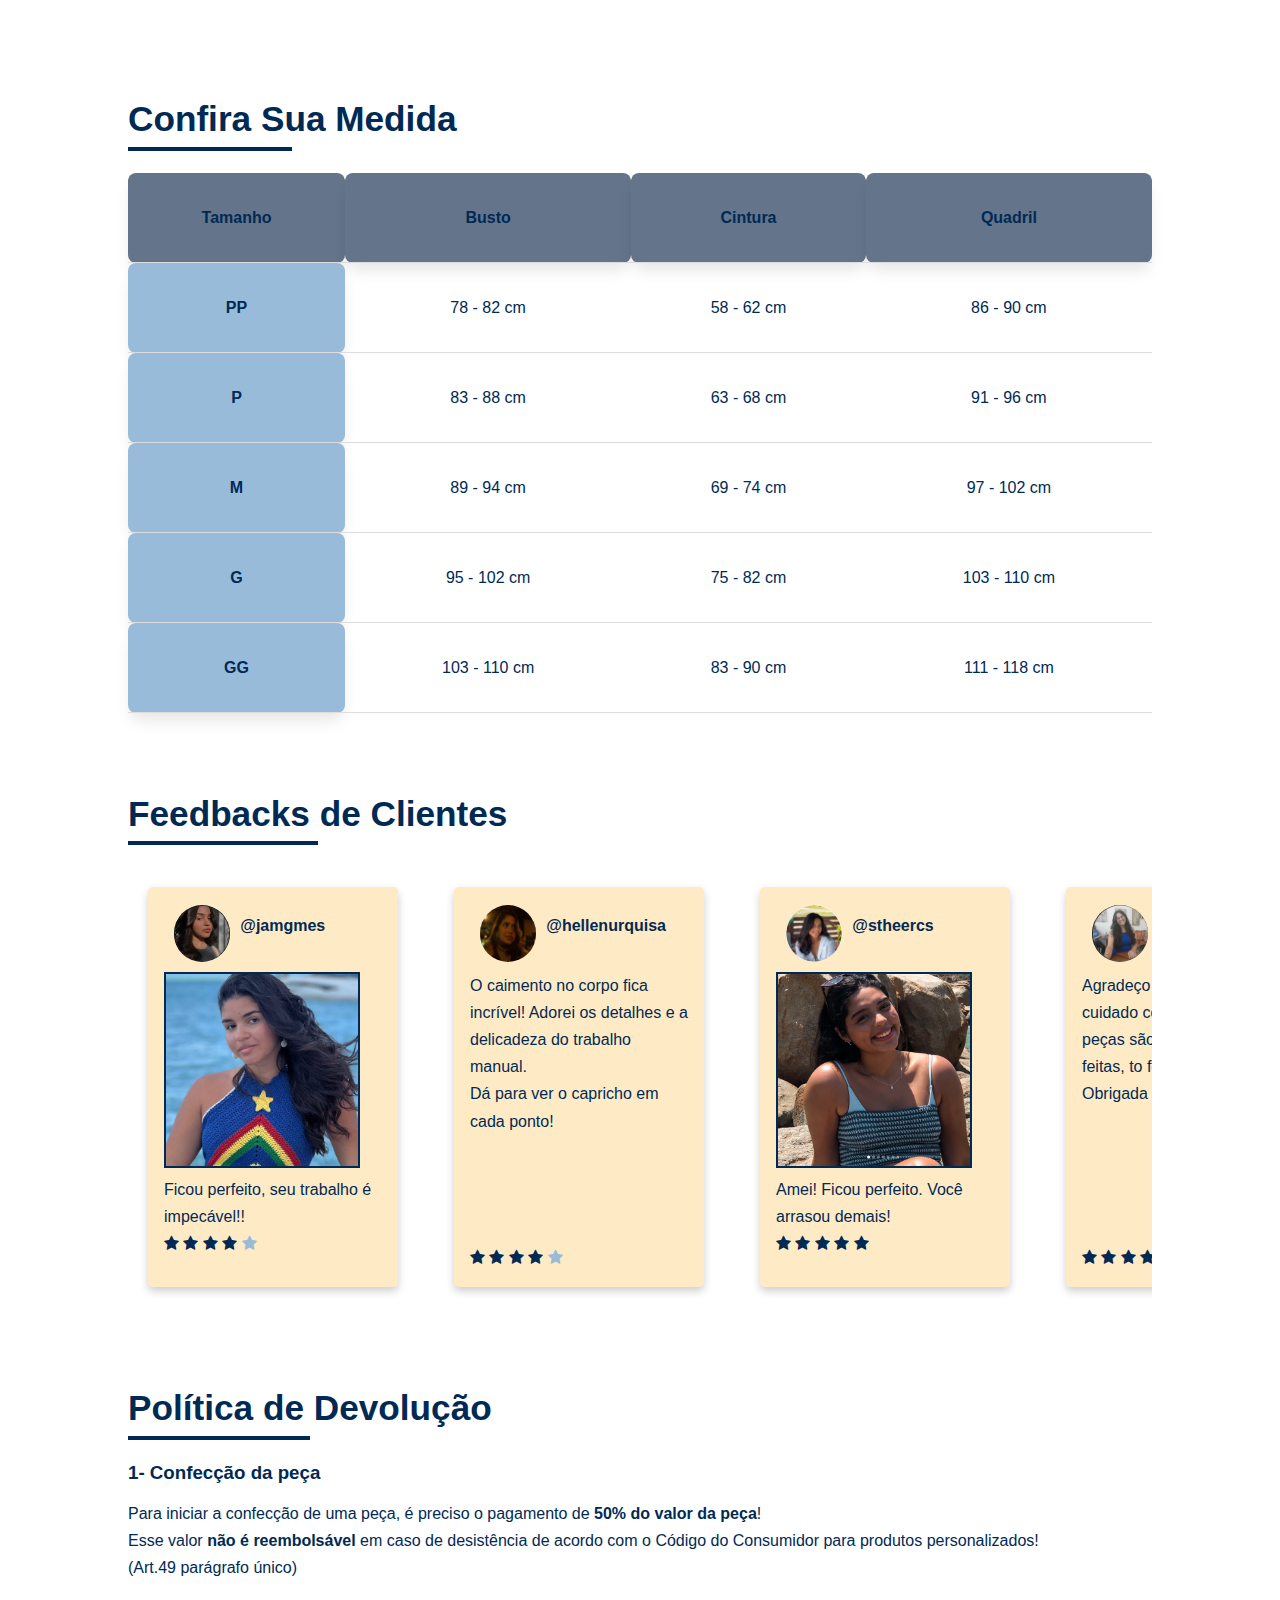
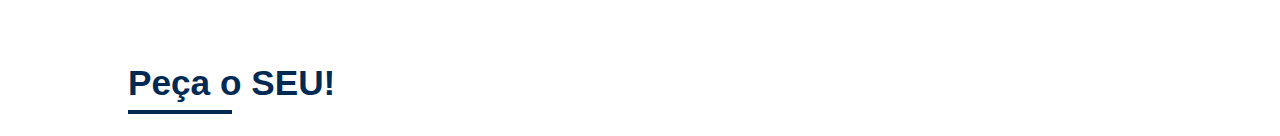
==== commit 9df00da9: "Add files via upload" ====
--- a/index.html
+++ b/index.html
@@ -46,35 +46,35 @@
                             <img src="img/ecobag.jpeg" alt="">
                             <div class="card-content">
                                 <h3> Ecobag</h3>
-                                <p>Lorem ipsum dolor sit amet, consectetur adipiscing elit.</p>
+                                <p>Bolsa prática e estilosa feita à mão, ideal para o dia a dia com um toque artesanal único.</p>
                             </div>
                         </div>
                         <div class="card">
                             <img src="img/saiaIara.jpeg" alt="">
                             <div class="card-content">
                                 <h3> Saia Iara</h3>
-                                <p>Lorem ipsum dolor sit amet, consectetur adipiscing elit.</p>
+                                <p>Saia leve e confortável, com trama aberta e amarração delicada para um visual natural.</p>
                             </div>
                         </div>
                         <div class="card">
                             <img src="img/sobretudo.jpeg" alt="">
                             <div class="card-content">
                                 <h3> Bata</h3>
-                                <p>Lorem ipsum dolor sit amet, consectetur adipiscing elit.</p>
+                                <p>Peça versátil e fresquinha, perfeita para dias ensolarados com um estilo despojado e autêntico.</p>
                             </div>
                         </div>
                         <div class="card">
                             <img src="img/topcoral.jpeg" alt="">
                             <div class="card-content">
                                 <h3>Top Coral</h3>
-                                <p>Lorem ipsum dolor sit amet, consectetur adipiscing elit.</p>
+                                <p>Top com modelagem moderna e toque artesanal, disponível em combinações de uma ou mais cores.</p>
                             </div>
                         </div>
                         <div class="card">
                             <img src="img/tubetopmare.jpeg" alt="">
                             <div class="card-content">
                                 <h3>Tube Top Maré</h3>
-                                <p>Lorem ipsum dolor sit amet, consectetur adipiscing elit.</p>
+                                <p>Top tomara que caia com caimento firme. Disponível em combinações de uma ou mais cores.</p>
                             </div>
                         </div>
                     </div>
@@ -83,6 +83,9 @@
         </section>
         <section id="linhas" class="linhas">
             <h2 data-translate="linhas-title">Linhas Disponíveis</h2>
+            <h3>Cores Normais</h3>
+            <h3>Cores Mescladas</h3>
+            <h3>Cores Brilhantes</h3>
         </section>
         <section id="medidas" class="medidas">
             <h2 data-translate="medidas-title">Confira Sua Medida</h2>
@@ -222,6 +225,11 @@
         </section>
         <section id="politica" class="politica">
             <h2 data-translate="politica">Política de Devolução</h2>
+            <h3>1- Confecção da peça</h3>
+            <p>Para iniciar a confecção de uma peça, é preciso o pagamento de <strong>50% do valor da peça</strong>!
+                <br>
+                Esse valor <strong>não é reembolsável</strong> em caso de desistência de acordo com o Código do Consumidor para produtos personalizados!
+                <br>(Art.49 parágrafo único)</p>
         </section>
         <section id="contato" class="contato">
             <h2 data-translate="contato">Peça o SEU!</h2>
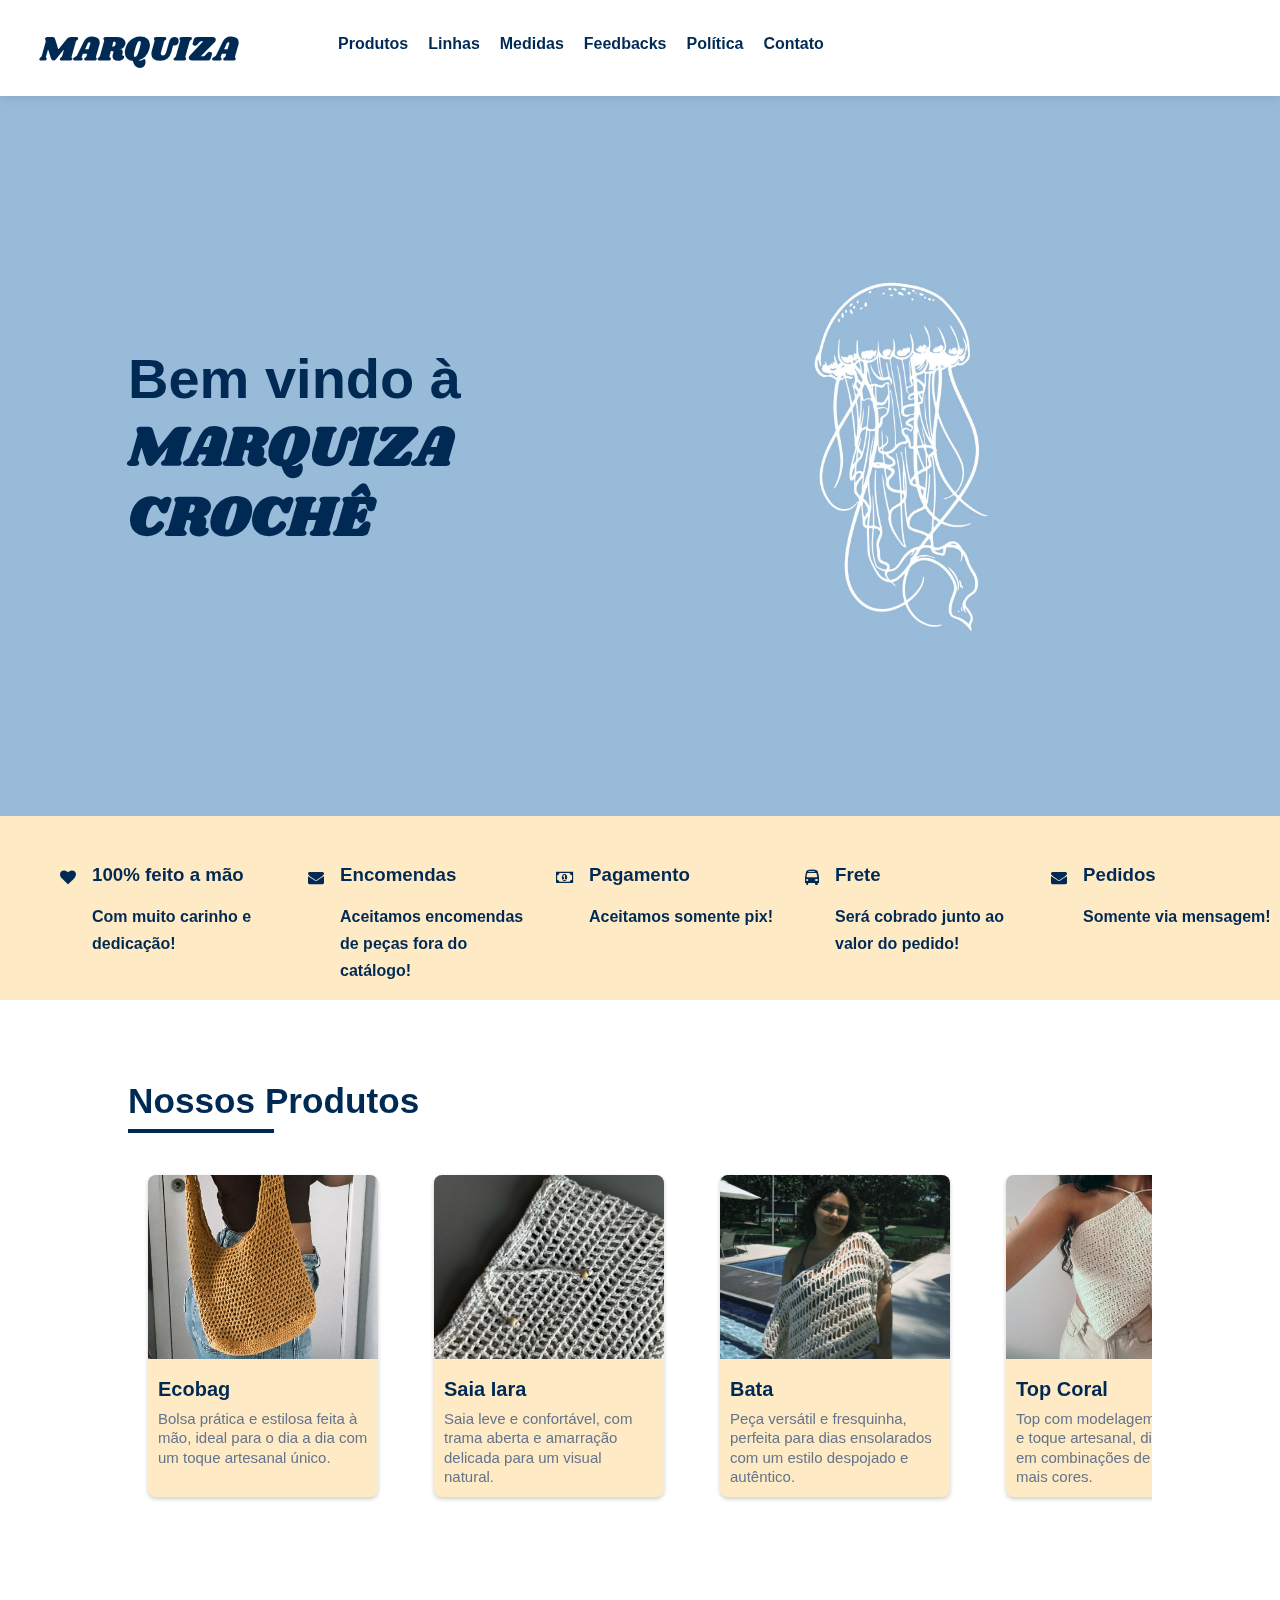
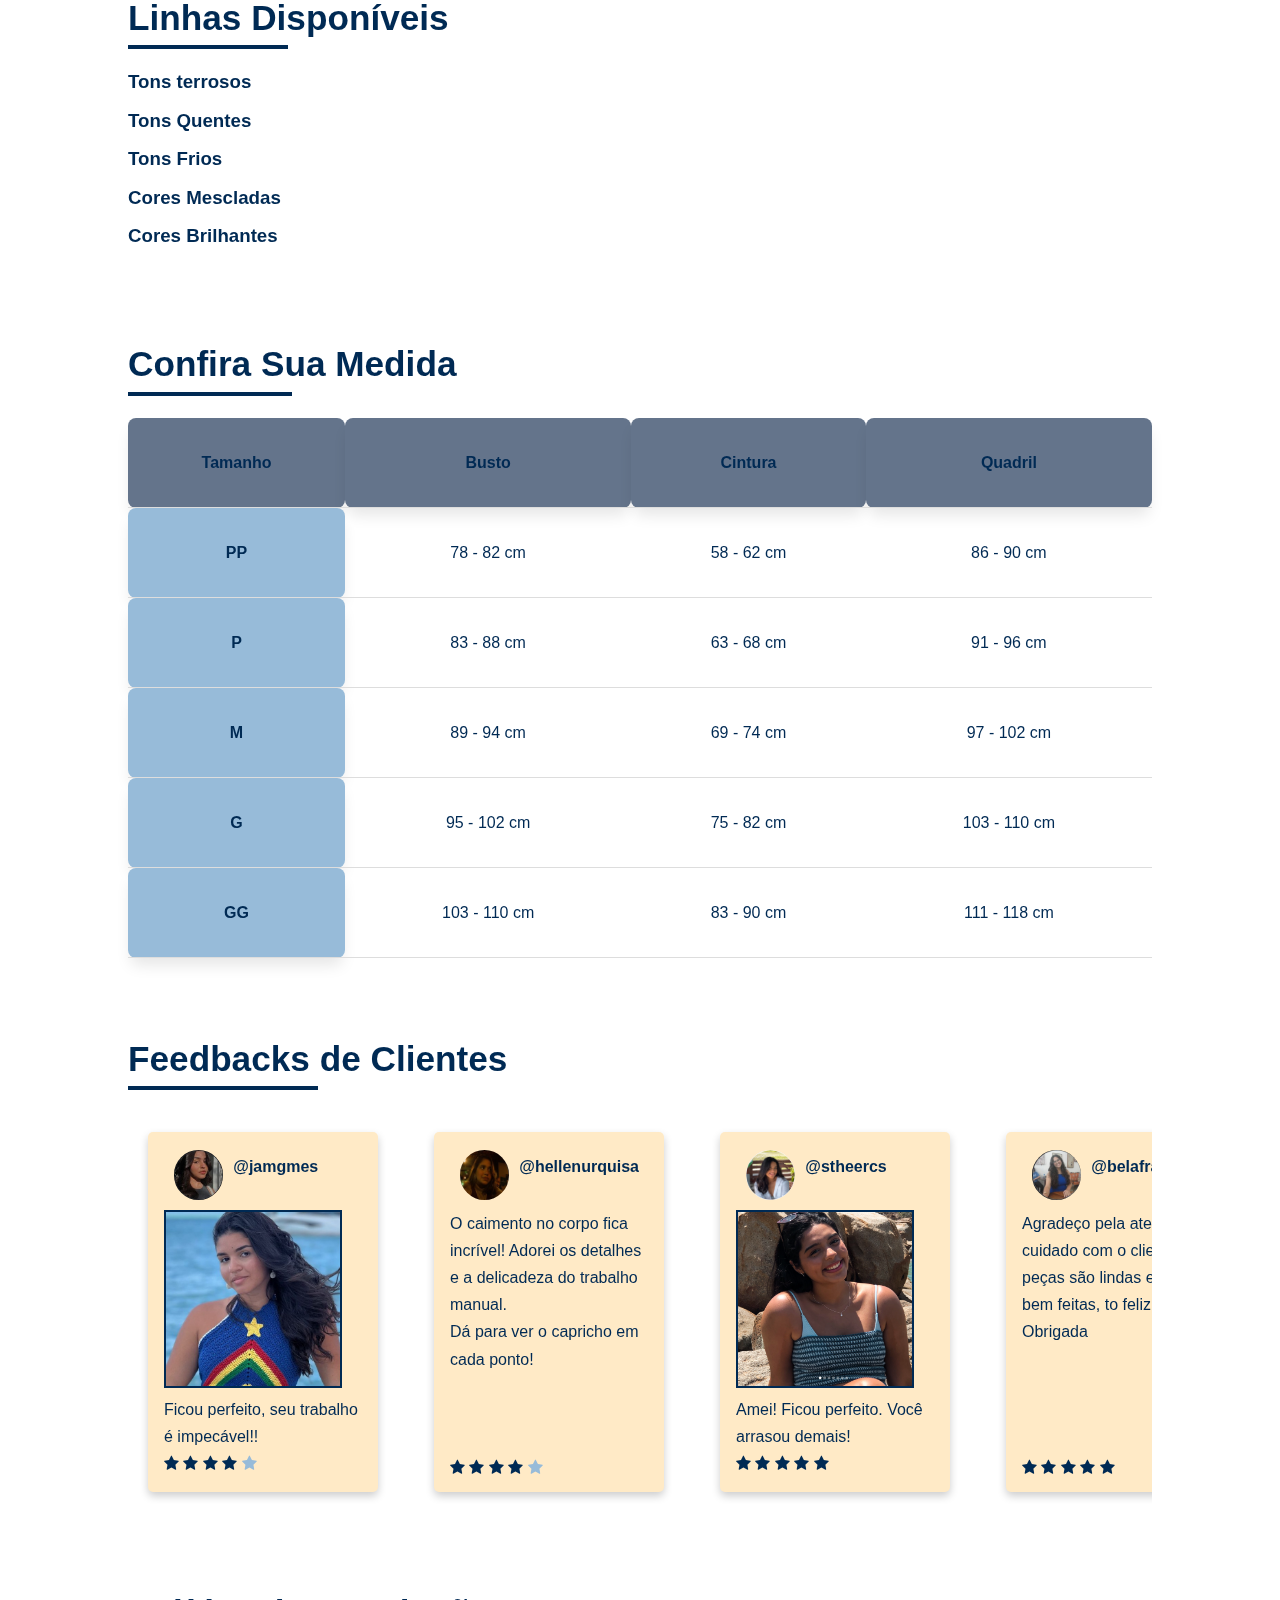
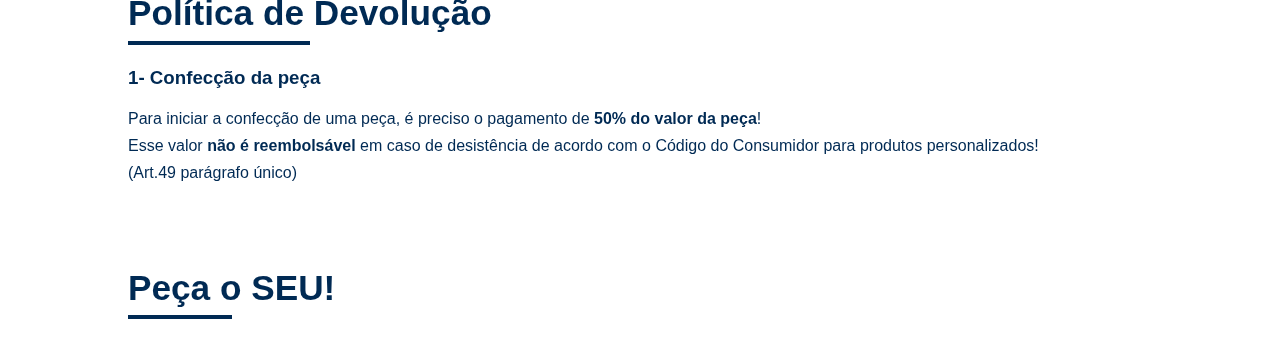
==== commit 8affb3a2: "Add files via upload" ====
--- a/index.html
+++ b/index.html
@@ -34,7 +34,48 @@
                 <h1 data-translate="conteudo-title-1">Bem vindo à <span class="highlight">MARQUIZA CROCHÊ</span></h1>
             </div>
             <div class="conteudo-image">
-                <img src="img/aguaviva.jpg" alt="Agua-viva" id="aguaviva-img">
+                <img src="img/logo/aguaviva.jpg" alt="Agua-viva" id="aguaviva-img">
+            </div>
+        </section>
+        <section class="bem-vindo banners">
+            <div class="wrapper">
+                <div class="inner">
+                    <div class="icons">
+                        <i class="fa fa-heart"></i>
+                    </div>
+                    <div class="informations">
+                        <h3>100% feito a mão</h3>
+                        <p>Com muito carinho e dedicação!</p>
+                    </div>
+                    <div class="icons">
+                        <i class="fa fa-envelope"></i>
+                    </div>
+                    <div class="informations">
+                        <h3>Encomendas</h3>
+                        <p>Aceitamos encomendas de peças fora do catálogo!</p>
+                    </div>
+                    <div class="icons">
+                        <i class="fa fa-money"></i>
+                    </div>
+                    <div class="informations">
+                        <h3>Pagamento</h3>
+                        <p>Aceitamos somente pix!</p>
+                    </div>
+                    <div class="icons">
+                        <i class="fa fa-bus"></i>
+                    </div>
+                    <div class="informations">
+                        <h3>Frete</h3>
+                        <p>Será cobrado junto ao valor do pedido!</p>
+                    </div>
+                    <div class="icons">
+                        <i class="fa fa-envelope"></i>
+                    </div>
+                    <div class="informations">
+                        <h3>Pedidos</h3>
+                        <p>Somente via mensagem!</p>
+                    </div>
+                </div>
             </div>
         </section>
         <section id="produtos" class="produtos">
@@ -43,38 +84,43 @@
                 <div class="wrapper">
                     <div class="inner">
                         <div class="card">
-                            <img src="img/ecobag.jpeg" alt="">
+                            <img src="img/produtos/ecobag.jpeg" alt="">
                             <div class="card-content">
                                 <h3> Ecobag</h3>
-                                <p>Bolsa prática e estilosa feita à mão, ideal para o dia a dia com um toque artesanal único.</p>
-                            </div>
-                        </div>
-                        <div class="card">
-                            <img src="img/saiaIara.jpeg" alt="">
+                                <p>Bolsa prática e estilosa feita à mão, ideal para o dia a dia com um toque artesanal
+                                    único.</p>
+                            </div>
+                        </div>
+                        <div class="card">
+                            <img src="img/produtos/saiaIara.jpeg" alt="">
                             <div class="card-content">
                                 <h3> Saia Iara</h3>
-                                <p>Saia leve e confortável, com trama aberta e amarração delicada para um visual natural.</p>
-                            </div>
-                        </div>
-                        <div class="card">
-                            <img src="img/sobretudo.jpeg" alt="">
+                                <p>Saia leve e confortável, com trama aberta e amarração delicada para um visual
+                                    natural.</p>
+                            </div>
+                        </div>
+                        <div class="card">
+                            <img src="img/produtos/sobretudo.jpeg" alt="">
                             <div class="card-content">
                                 <h3> Bata</h3>
-                                <p>Peça versátil e fresquinha, perfeita para dias ensolarados com um estilo despojado e autêntico.</p>
-                            </div>
-                        </div>
-                        <div class="card">
-                            <img src="img/topcoral.jpeg" alt="">
+                                <p>Peça versátil e fresquinha, perfeita para dias ensolarados com um estilo despojado e
+                                    autêntico.</p>
+                            </div>
+                        </div>
+                        <div class="card">
+                            <img src="img/produtos/topcoral.jpeg" alt="">
                             <div class="card-content">
                                 <h3>Top Coral</h3>
-                                <p>Top com modelagem moderna e toque artesanal, disponível em combinações de uma ou mais cores.</p>
-                            </div>
-                        </div>
-                        <div class="card">
-                            <img src="img/tubetopmare.jpeg" alt="">
+                                <p>Top com modelagem moderna e toque artesanal, disponível em combinações de uma ou mais
+                                    cores.</p>
+                            </div>
+                        </div>
+                        <div class="card">
+                            <img src="img/produtos/tubetopmare.jpeg" alt="">
                             <div class="card-content">
                                 <h3>Tube Top Maré</h3>
-                                <p>Top tomara que caia com caimento firme. Disponível em combinações de uma ou mais cores.</p>
+                                <p>Top tomara que caia com caimento firme. Disponível em combinações de uma ou mais
+                                    cores.</p>
                             </div>
                         </div>
                     </div>
@@ -83,7 +129,10 @@
         </section>
         <section id="linhas" class="linhas">
             <h2 data-translate="linhas-title">Linhas Disponíveis</h2>
-            <h3>Cores Normais</h3>
+            <h3>Tons terrosos</h3>
+
+            <h3>Tons Quentes</h3>
+            <h3>Tons Frios</h3>
             <h3>Cores Mescladas</h3>
             <h3>Cores Brilhantes</h3>
         </section>
@@ -136,10 +185,10 @@
                     <div class="inner">
                         <div class="card2">
                             <div class="row">
-                                <img class="perfil" src="img/perfiljamile.jpeg" alt="">
+                                <img class="perfil" src="img/perfil/perfiljamile.jpeg" alt="">
                                 <h4><b>@jamgmes</b></h4>
                             </div>
-                            <img class="post" src="img/jamile.jpeg" alt="">
+                            <img class="post" src="img/perfil/jamile.jpeg" alt="">
                             <p>Ficou perfeito, seu trabalho é impecável!! </p>
                             <span class="fa fa-star"></span>
                             <span class="fa fa-star"></span>
@@ -149,13 +198,13 @@
                         </div>
                         <div class="card2">
                             <div class="row">
-                                <img class="perfil" src="img/perfilmaria.jpeg" alt="">
+                                <img class="perfil" src="img/perfil/perfilmaria.jpeg" alt="">
                                 <h4><b>@hellenurquisa</b></h4>
                             </div>
                             <p>O caimento no corpo fica incrível! Adorei os detalhes e a delicadeza do trabalho manual.
                                 <br>Dá para ver o capricho em cada ponto!
                             </p>
-                            <br><br><br><br>
+                            <br><br><br>
                             <span class="fa fa-star "></span>
                             <span class="fa fa-star "></span>
                             <span class="fa fa-star "></span>
@@ -164,10 +213,10 @@
                         </div>
                         <div class="card2">
                             <div class="row">
-                                <img class="perfil" src="img/perfilesther.png" alt="">
+                                <img class="perfil" src="img/perfil/perfilesther.png" alt="">
                                 <h4><b>@stheercs</b></h4>
                             </div>
-                            <img class="post" src="img/esther.png" alt="">
+                            <img class="post" src="img/perfil/esther.png" alt="">
                             <p>Amei! Ficou perfeito. Você arrasou demais!</p>
                             <span class="fa fa-star"></span>
                             <span class="fa fa-star"></span>
@@ -177,42 +226,42 @@
                         </div>
                         <div class="card2">
                             <div class="row">
-                                <img class="perfil" src="img/perfilisabela.jpeg" alt="">
+                                <img class="perfil" src="img/perfil/perfilisabela.jpeg" alt="">
                                 <h4><b>@belafrancaa</b></h4>
                             </div>
                             <p>Agradeço pela atenção e cuidado com o cliente! As peças são lindas e muito bem feitas, to
                                 feliz
                                 demais!! Obrigada</p>
-                            <br><br><br><br><br>
-                            <span class="fa fa-star"></span>
-                            <span class="fa fa-star"></span>
-                            <span class="fa fa-star"></span>
-                            <span class="fa fa-star"></span>
-                            <span class="fa fa-star"></span>
-                        </div>
-                        <div class="card2">
-                            <div class="row">
-                                <img class="perfil" src="img/perfildebora.jpg" alt="">
+                            <br><br><br><br>
+                            <span class="fa fa-star"></span>
+                            <span class="fa fa-star"></span>
+                            <span class="fa fa-star"></span>
+                            <span class="fa fa-star"></span>
+                            <span class="fa fa-star"></span>
+                        </div>
+                        <div class="card2">
+                            <div class="row">
+                                <img class="perfil" src="img/perfil/perfildebora.jpg" alt="">
                                 <h4><b>@dboraadrielle</b></h4>
                             </div>
-                            <img class="post" src="img/debora.jpg" alt="">
-                            <p>Muito confortável, caimento perfeito e a lavagem é super fácil!</p>
-                            <span class="fa fa-star"></span>
-                            <span class="fa fa-star"></span>
-                            <span class="fa fa-star"></span>
-                            <span class="fa fa-star"></span>
-                            <span class="fa fa-star"></span>
-                        </div>
-                        <div class="card2">
-                            <div class="row">
-                                <img class="perfil" src="img/perfilbruna.jpeg" alt="">
+                            <img class="post" src="img/perfil/debora.jpg" alt="">
+                            <p>Caimento perfeito e a lavagem é super fácil!</p>
+                            <span class="fa fa-star"></span>
+                            <span class="fa fa-star"></span>
+                            <span class="fa fa-star"></span>
+                            <span class="fa fa-star"></span>
+                            <span class="fa fa-star"></span>
+                        </div>
+                        <div class="card2">
+                            <div class="row">
+                                <img class="perfil" src="img/perfil/perfilbruna.jpeg" alt="">
                                 <h4><b>@brunaeama<br>chado</b></h4>
                             </div>
                             <p>Comprar na Marquiza é uma experiência incrível.
                                 As roupas são lindas, feitas com bastante qualidade e o atendimento é muito bom.
                                 Recomendo
                                 demais!</p>
-                            <br><br><br><br>
+                            <br><br><br>
                             <span class="fa fa-star"></span>
                             <span class="fa fa-star"></span>
                             <span class="fa fa-star"></span>
@@ -228,13 +277,14 @@
             <h3>1- Confecção da peça</h3>
             <p>Para iniciar a confecção de uma peça, é preciso o pagamento de <strong>50% do valor da peça</strong>!
                 <br>
-                Esse valor <strong>não é reembolsável</strong> em caso de desistência de acordo com o Código do Consumidor para produtos personalizados!
-                <br>(Art.49 parágrafo único)</p>
+                Esse valor <strong>não é reembolsável</strong> em caso de desistência de acordo com o Código do
+                Consumidor para produtos personalizados!
+                <br>(Art.49 parágrafo único)
+            </p>
         </section>
         <section id="contato" class="contato">
             <h2 data-translate="contato">Peça o SEU!</h2>
         </section>
     </main>
 </body>
-
 </html>--- a/style.css
+++ b/style.css
@@ -162,6 +162,23 @@
     height: 350px;
 }
 
+/*Banner section*/
+.banners{
+    background-color: var(--light-color);
+    min-height: 20vh;
+    overflow-x: scroll;
+    padding: 60px;
+    padding-top: 3rem;
+    padding-bottom: 1rem;
+    align-items: start;
+}
+
+.informations{
+    text-align: left;
+    font-weight: 600;
+    width: 200px;
+}
+
 /*Card Produtos*/
 .products {
     display: flex;
@@ -193,7 +210,7 @@
 }
 
 .card {
-    width: 250px;
+    width: 230px;
     background-color: var(--light-color);
     border-radius: 8px;
     overflow: hidden;
@@ -273,8 +290,8 @@
     box-shadow: 0 4px 8px 0 rgba(0, 0, 0, 0.2);
     transition: 0.3s;
     border-radius: 5px;
-    width: 250px;
-    height: 400px;
+    width: 230px;
+    height: 360px;
     background-color: var(--light-color);
     padding: 8px 16px;
     margin: 20px;
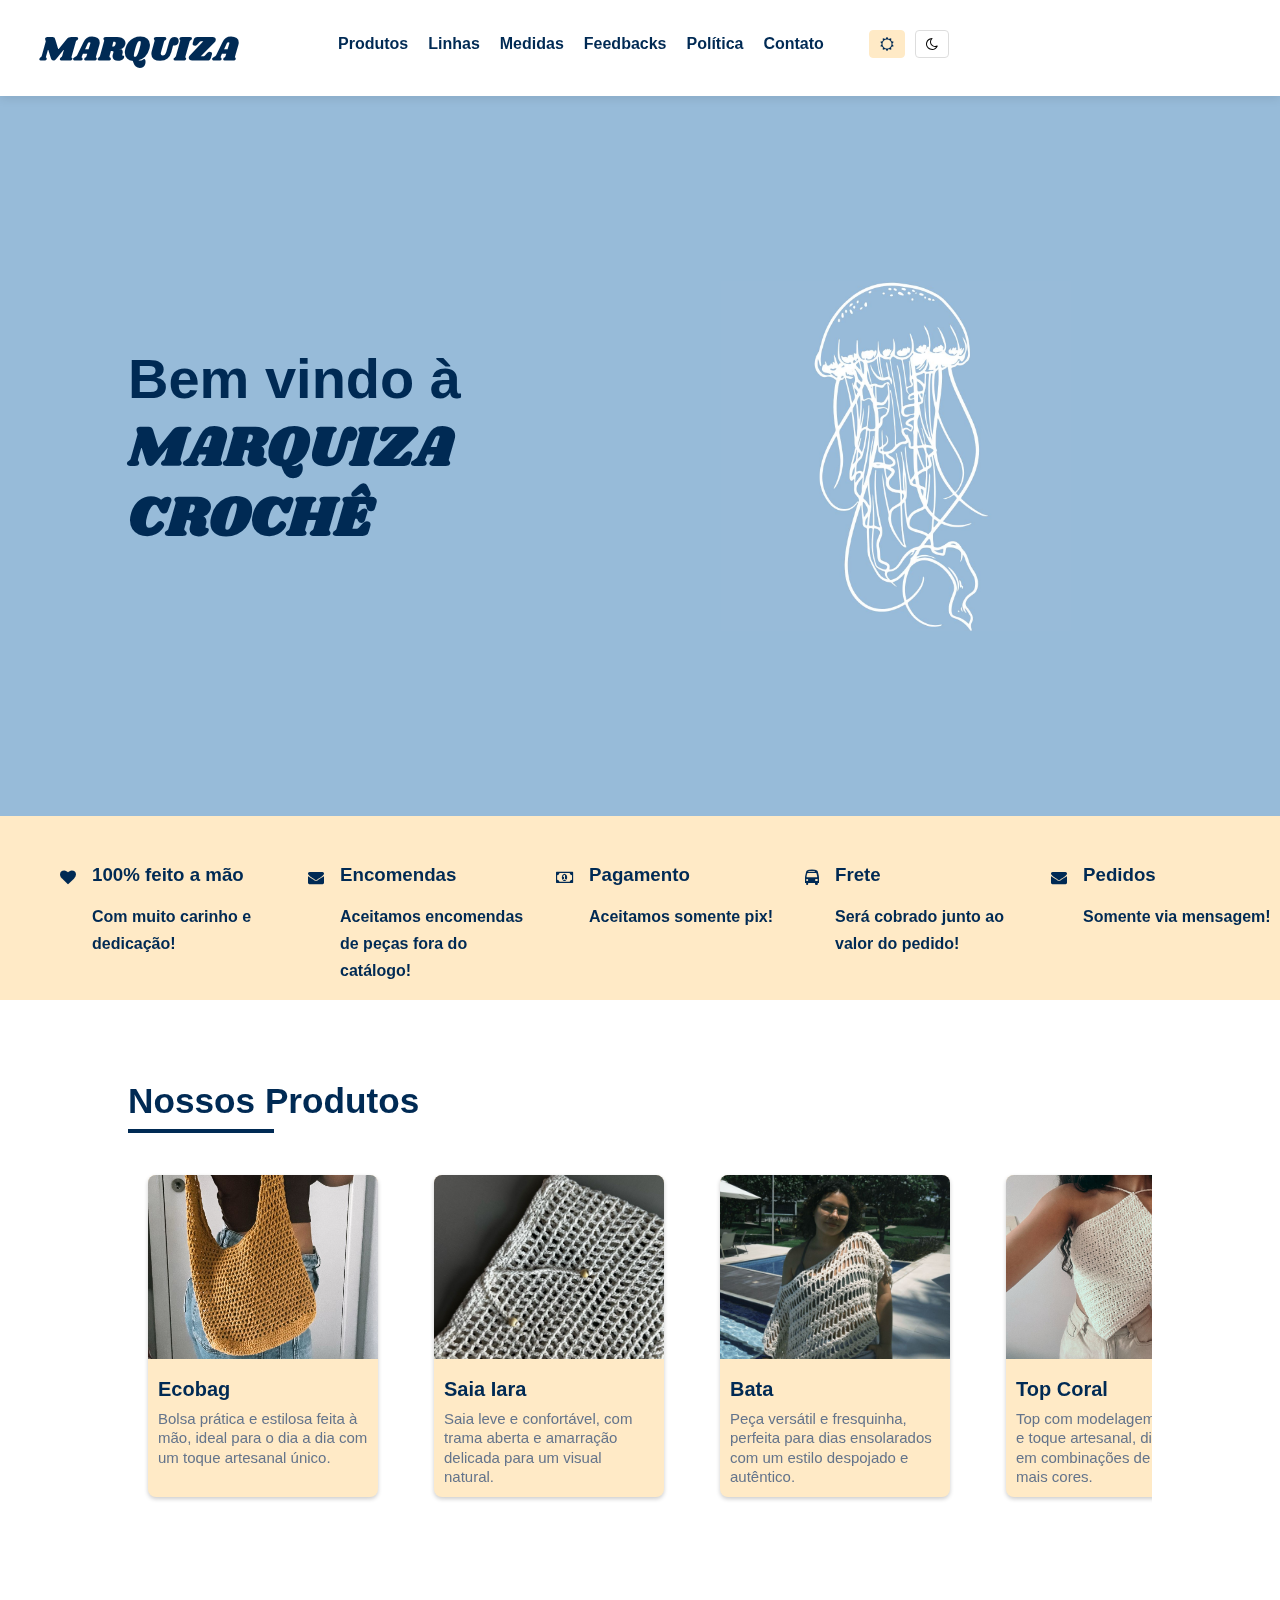
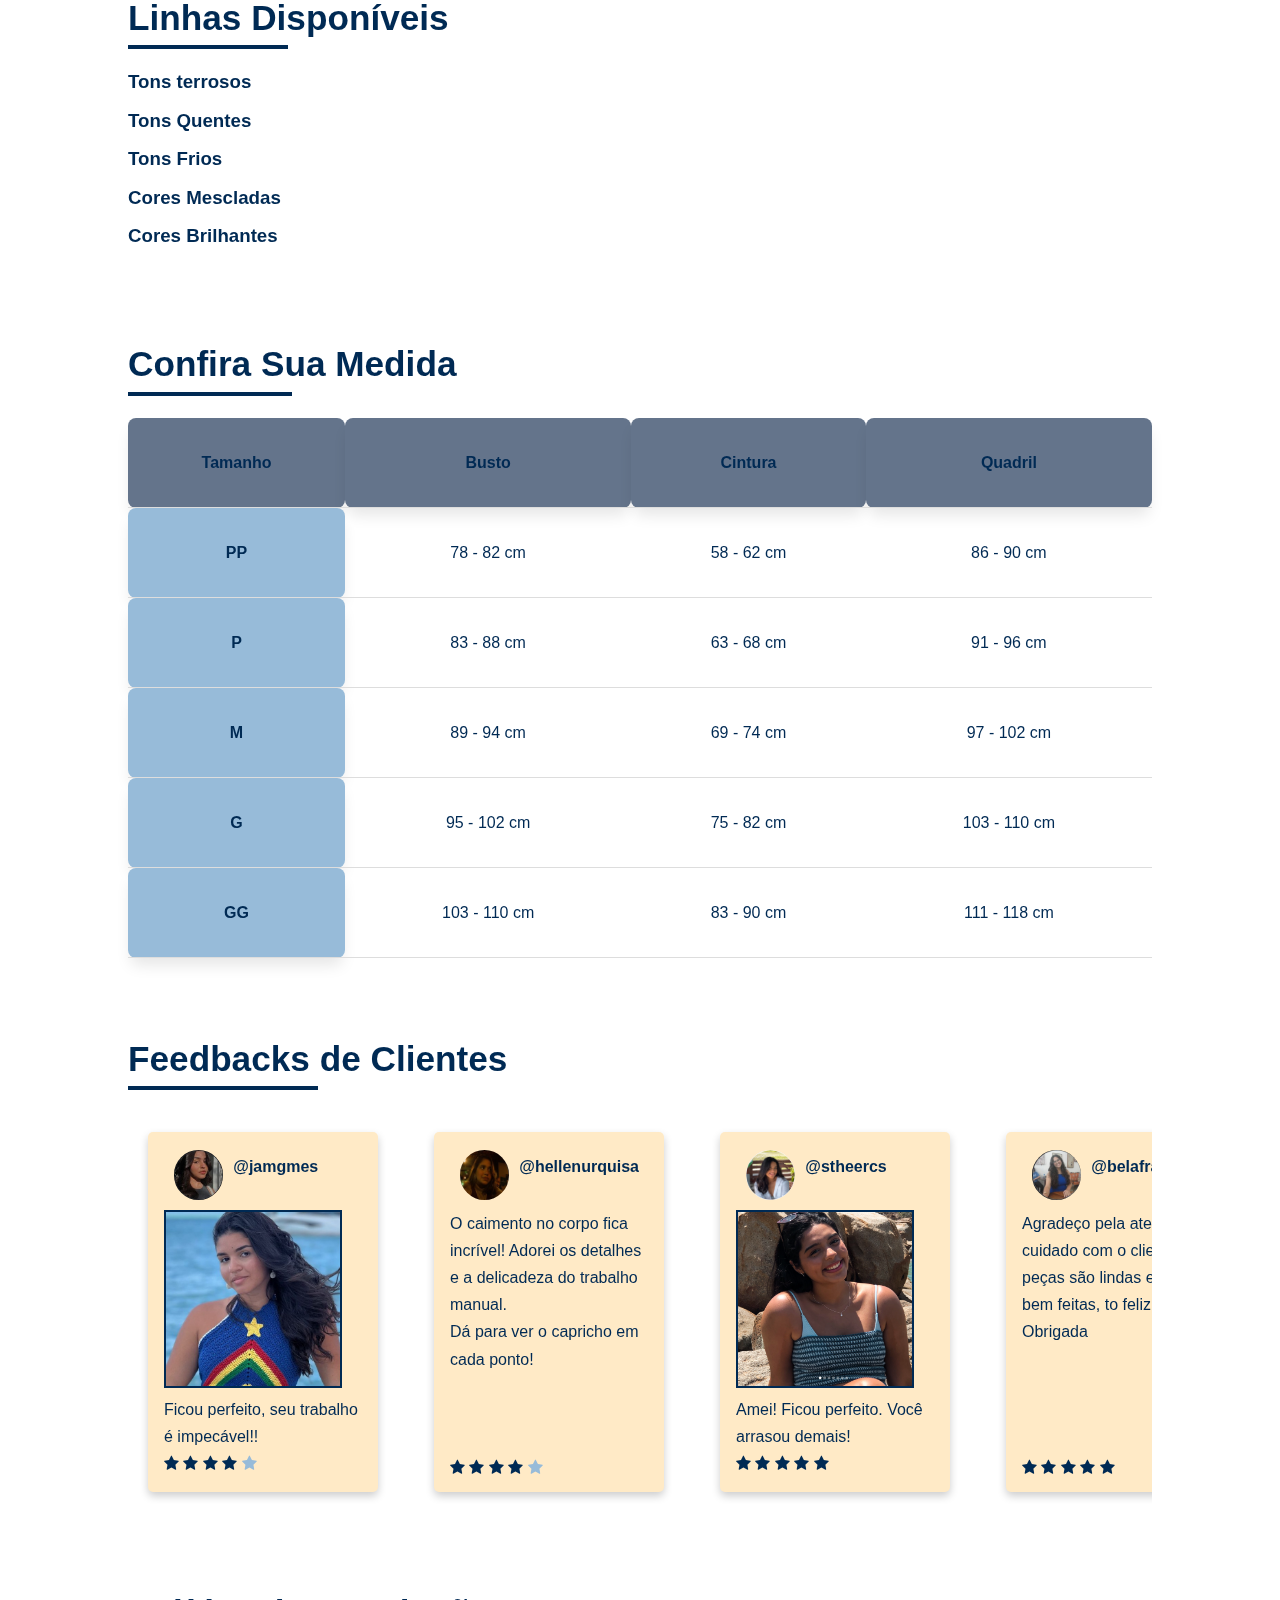
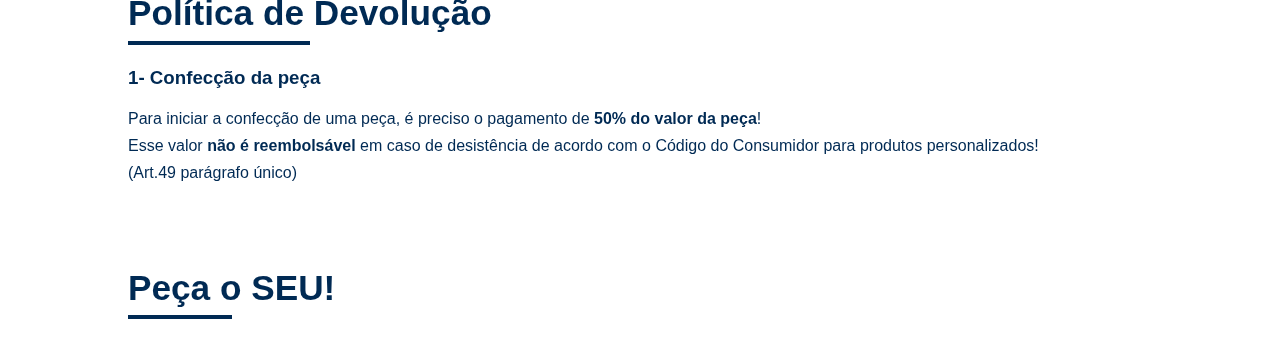
==== commit 75d9f6af: "feat:navbar" ====
--- a/index.html
+++ b/index.html
@@ -26,8 +26,15 @@
             <a href="javascript:void(0);" class="icon" onclick="myFunction()">
                 <i class="fa fa-bars"></i>
             </a>
+            <a href="">
+                <div class="mode-selector">
+                    <button id="light-mode" class="mode-btn active"><i class="fa fa-sun-o"></i></button>
+                    <button id="dark-mode" class="mode-btn"><i class="fa fa-moon-o"></i></button>
+                </div>
+            </a>
         </div>
     </header>
+
     <main>
         <section id="bem-vindo" class="bem-vindo">
             <div class="conteudo">
@@ -287,4 +294,5 @@
         </section>
     </main>
 </body>
+
 </html>--- a/style.css
+++ b/style.css
@@ -27,7 +27,6 @@
 
 header {
     display: flex;
-    justify-content: space-between;
     align-items: center;
     padding: 30px 0px 10px 30px;
     background-color: rgba(255, 255, 255, 0.9);
@@ -323,6 +322,33 @@
     color: var(--secondary-color);
 }
 
+.mode-selector {
+    display: flex;
+    align-items: center;
+    margin-left: 20px;
+}
+
+.mode-btn {
+    background: none;
+    border: 1px solid #ddd;
+    border-radius: 4px;
+    padding: 5px 10px;
+    margin: 0 5px;
+    cursor: pointer;
+    font-size: 14px;
+    transition: all 0.3s ease;
+}
+
+.mode-btn:hover {
+    background-color: #f0f0f0;
+}
+
+.mode-btn.active {
+    background-color: var(--light-color);
+    color: var(--primary-color);
+    border-color: var(--light-color);
+}
+
 @media screen and (max-width: 700px) {
     .topnav a:not(:first-child) {
         display: none;
@@ -372,7 +398,10 @@
         order: 1;
     }
 
-    .map{
-        
+    .mode-selector {
+        margin: 10px auto;
+        order: 3;
+        width: 100%;
+        justify-content: center;
     }
 }